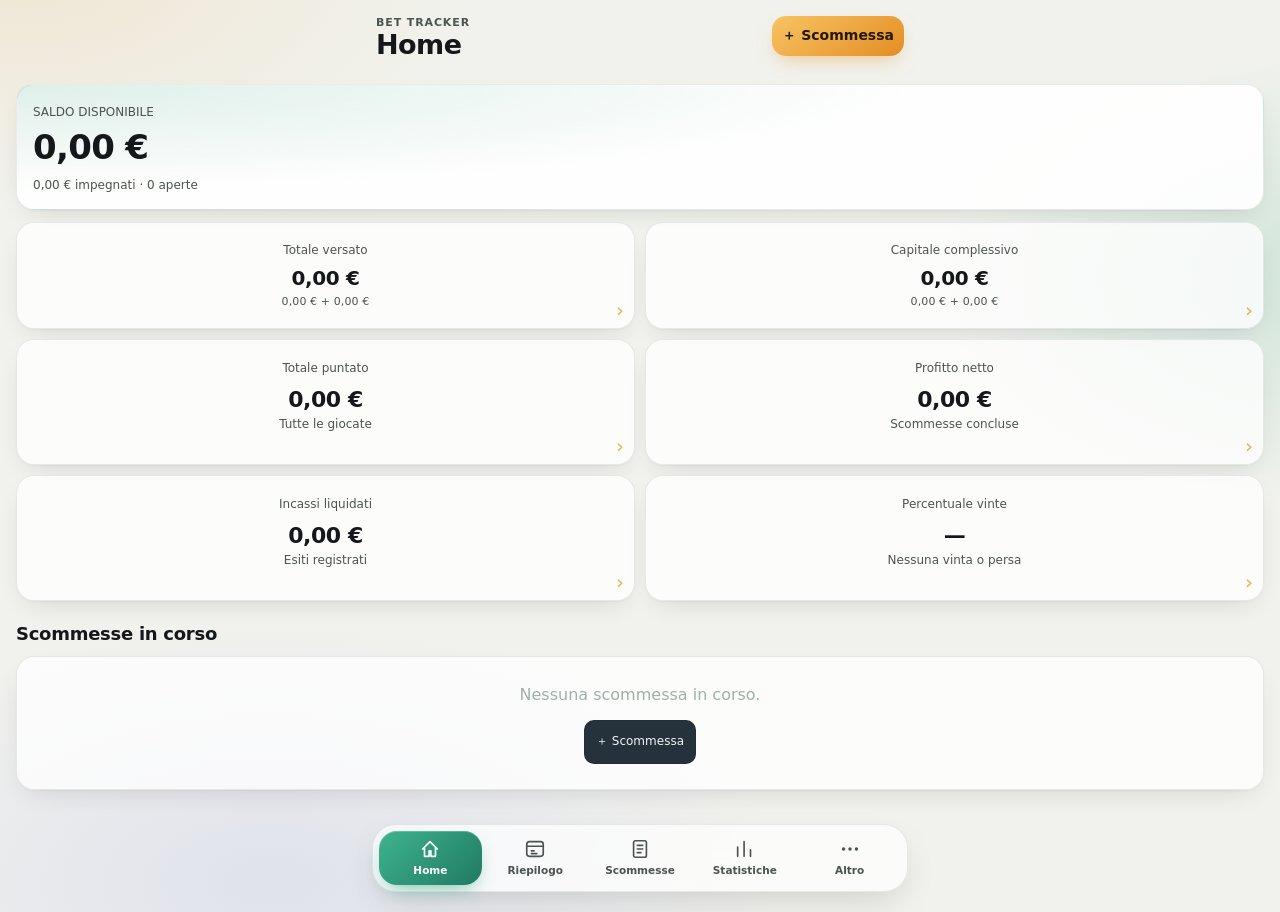
==== index (3).html @ 7edd0a47 "v2.1.3" ====
<!doctype html>
<html lang="it" data-theme-key="bet_theme" data-theme="dark">
<head>
<meta charset="utf-8">
<meta name="viewport" content="width=device-width,initial-scale=1,maximum-scale=1,viewport-fit=cover">
<meta name="theme-color" content="#12181f">
<meta name="apple-mobile-web-app-capable" content="yes">
<meta name="apple-mobile-web-app-status-bar-style" content="black-translucent">
<meta name="apple-mobile-web-app-title" content="Bet Tracker">
<meta name="app-version" content="2.1.3">
<title>Bet Tracker</title>
<!-- Tema Sistema/Chiaro/Scuro, sincronizzazione, aggiornamenti e backup: comune alle app della suite -->
<script src="suite.js?v=2.1.3"></script>
<link rel="icon" href="favicon.ico?v=2.1.3" sizes="any">
<link rel="icon" type="image/png" sizes="32x32" href="favicon-32.png?v=2.1.3">
<link rel="apple-touch-icon" sizes="180x180" href="apple-touch-icon.png?v=2.1.3">
<link rel="manifest" href="manifest.webmanifest?v=2.1.3">
<link rel="stylesheet" href="colors.css?v=2.1.3">
<link rel="stylesheet" href="base.css?v=2.1.3">
<link rel="stylesheet" href="shared.css?v=2.1.3">
<link rel="stylesheet" href="app.css?v=2.1.3">
<link rel="stylesheet" href="suite.css?v=2.1.3">
<!-- Token grafici condivisi dalle app: va caricato per ultimo. -->
<link rel="stylesheet" href="suite-tokens.css?v=2.1.3">
</head>
<body>
<div id="splash" role="status"><div class="logo">€</div><h1 style="margin-top:18px">Bet Tracker</h1><p class="muted">Il tuo registro delle scommesse</p><div class="spinner"></div><small>Caricamento…</small></div>
<noscript>Attiva JavaScript per usare l’app.</noscript>
<div id="storage-error" hidden></div>
<header><div><small class="eyebrow">BET TRACKER</small><h1 id="title">Home</h1></div><button class="primary" id="new-bet" aria-label="Nuova scommessa">＋ Scommessa</button></header>
<main id="main"></main>
<nav class="tabbar tabbar-bottom" aria-label="Navigazione principale"><button data-tab="home"><svg aria-hidden="true" viewBox="0 0 24 24" width="22" height="22" fill="none" stroke="currentColor" stroke-width="1.8" stroke-linecap="round" stroke-linejoin="round"><path d="M4 12L12 4l8 8M6 10v10h5v-6h2v6h5V10"/></svg><span>Home</span></button><button data-tab="summary"><svg aria-hidden="true" viewBox="0 0 24 24" width="22" height="22" fill="none" stroke="currentColor" stroke-width="1.8" stroke-linecap="round" stroke-linejoin="round"><rect x="3" y="4" width="18" height="16" rx="3"/><path d="M3 9h18M8 14h3M8 17h6"/></svg><span>Riepilogo</span></button><button data-tab="bets"><svg aria-hidden="true" viewBox="0 0 24 24" width="22" height="22" fill="none" stroke="currentColor" stroke-width="1.8" stroke-linecap="round" stroke-linejoin="round"><rect x="5" y="3" width="14" height="18" rx="2"/><path d="M9 8h6M9 12h6M9 16h4"/></svg><span>Scommesse</span></button><button data-tab="stats"><svg aria-hidden="true" viewBox="0 0 24 24" width="22" height="22" fill="none" stroke="currentColor" stroke-width="1.8" stroke-linecap="round" stroke-linejoin="round"><path d="M4 20V10M11 20V4M18 20v-7"/></svg><span>Statistiche</span></button><button data-tab="accounts"><svg aria-hidden="true" viewBox="0 0 24 24" width="22" height="22" fill="none" stroke="currentColor" stroke-width="1.8" stroke-linecap="round" stroke-linejoin="round"><circle cx="5" cy="12" r="1"/><circle cx="12" cy="12" r="1"/><circle cx="19" cy="12" r="1"/></svg><span>Altro</span></button></nav>
<dialog id="modal"></dialog>
<script src="shared.js?v=2.1.3"></script>
<script src="app.js?v=2.1.3"></script>
</body>
</html>
---- colors.css ----
/* Colori di Bet Tracker come variabili: in scuro gli stessi valori di prima,
   in chiaro i corrispondenti della palette comune (crema caldo e card bianche). */
:root {
  --bt-12181f: #12181f;
  --bt-161e26: #161e26;
  --bt-17212a: #17212a;
  --bt-182029: #182029;
  --bt-18212a: #18212a;
  --bt-1b232c: #1b232c;
  --bt-1e2a34: #1e2a34;
  --bt-202a34: #202a34;
  --bt-202b35: #202b35;
  --bt-202b36: #202b36;
  --bt-214c3d: #214c3d;
  --bt-222d38: #222d38;
  --bt-23433e: #23433e;
  --bt-241800: #241800;
  --bt-244568: #244568;
  --bt-25313b: #25313b;
  --bt-26473d: #26473d;
  --bt-27313a: #27313a;
  --bt-273641: #273641;
  --bt-29343e: #29343e;
  --bt-293742: #293742;
  --bt-2a2418: #2a2418;
  --bt-2a3844: #2a3844;
  --bt-2b3640: #2b3640;
  --bt-2b3742: #2b3742;
  --bt-2d5148: #2d5148;
  --bt-2f3b46: #2f3b46;
  --bt-31404c: #31404c;
  --bt-34414d: #34414d;
  --bt-34775d: #34775d;
  --bt-386589: #386589;
  --bt-3a4a57: #3a4a57;
  --bt-3b321f: #3b321f;
  --bt-402b30: #402b30;
  --bt-46361e: #46361e;
  --bt-4a5965: #4a5965;
  --bt-522d32: #522d32;
  --bt-542e2e: #542e2e;
  --bt-55c3a7: #55c3a7;
  --bt-714049: #714049;
  --bt-7a6034: #7a6034;
  --bt-82434b: #82434b;
  --bt-9fb0ab: #9fb0ab;
  --bt-a1ebc8: #a1ebc8;
  --bt-b8c4c0: #b8c4c0;
  --bt-b8ddff: #b8ddff;
  --bt-d6dfdc: #d6dfdc;
  --bt-dbe5e2: #dbe5e2;
  --bt-dfe7e5: #dfe7e5;
  --bt-e8a33d: #e8a33d;
  --bt-e8c17f: #e8c17f;
  --bt-f08b86: #f08b86;
  --bt-f1f5f4: #f1f5f4;
  --bt-ff9992: #ff9992;
  --bt-ffaaa4: #ffaaa4;
  --bt-ffb1ab: #ffb1ab;
  --bt-fff: #fff;
}
:root[data-theme='light'] {
  --bt-12181f: #f1f2ed;
  --bt-161e26: #f7f8f4;
  --bt-17212a: #f7f8f4;
  --bt-182029: #ffffff;
  --bt-18212a: #ffffff;
  --bt-1b232c: #ffffff;
  --bt-1e2a34: #f3f4ef;
  --bt-202a34: #f3f4ef;
  --bt-202b35: #f3f4ef;
  --bt-202b36: #f3f4ef;
  --bt-214c3d: #dff3ec;
  --bt-222d38: #eef0ea;
  --bt-23433e: #dff3ec;
  --bt-241800: #241800;
  --bt-244568: #e1edf9;
  --bt-25313b: #eef0ea;
  --bt-26473d: #dff3ec;
  --bt-27313a: #eef0ea;
  --bt-273641: #eef0ea;
  --bt-29343e: #eaede6;
  --bt-293742: #eaede6;
  --bt-2a2418: #fbefd8;
  --bt-2a3844: #eaede6;
  --bt-2b3640: #d3dbd6;
  --bt-2b3742: #eaede6;
  --bt-2d5148: #dff3ec;
  --bt-2f3b46: #d3dbd6;
  --bt-31404c: #e3e7e1;
  --bt-34414d: #c9d3cd;
  --bt-34775d: #9fd3c1;
  --bt-386589: #a9c8e6;
  --bt-3a4a57: #c3cdc7;
  --bt-3b321f: #fbefd8;
  --bt-402b30: #fbe5e3;
  --bt-46361e: #fbefd8;
  --bt-4a5965: #aab6b0;
  --bt-522d32: #fbe5e3;
  --bt-542e2e: #fbe5e3;
  --bt-55c3a7: #1f8a6c;
  --bt-714049: #e8b4b0;
  --bt-7a6034: #d9b26a;
  --bt-82434b: #e8b4b0;
  --bt-9fb0ab: #4b5450;
  --bt-a1ebc8: #17664f;
  --bt-b8c4c0: #4b5450;
  --bt-b8ddff: #1f5f99;
  --bt-d6dfdc: #2a322f;
  --bt-dbe5e2: #1f2624;
  --bt-dfe7e5: #1f2624;
  --bt-e8a33d: #e8a33d;
  --bt-e8c17f: #8a5a0c;
  --bt-f08b86: #c8473f;
  --bt-f1f5f4: #14181a;
  --bt-ff9992: #c8473f;
  --bt-ffaaa4: #c8473f;
  --bt-ffb1ab: #b53b33;
  --bt-fff: #14181a;
}
---- base.css ----
/* Bet Tracker — stile di base (prima era dentro index.html) */
:root {
  color-scheme: dark;
  --bg: var(--bt-12181f);
  --card: var(--bt-1b232c);
  --line: var(--bt-2b3640);
  --text: var(--bt-f1f5f4);
  --sub: var(--bt-9fb0ab);
  --green: var(--bt-55c3a7);
  --red: var(--bt-f08b86);
  --gold: var(--bt-e8a33d);
}
* {
  box-sizing: border-box;
}
body {
  margin: 0;
  background: var(--bg);
  color: var(--text);
  font-family:
    system-ui,
    -apple-system,
    sans-serif;
}
button,
input,
select {
  font: inherit;
}
button {
  cursor: pointer;
  background: var(--bt-25313b);
  color: var(--text);
  border: 1px solid var(--line);
  padding: 11px 13px;
  border-radius: 10px;
}
button:active {
  transform: scale(0.98);
}
button.primary {
  background: var(--gold);
  color: var(--bt-241800);
  border: 0;
  font-weight: 750;
}
button:disabled {
  opacity: 0.4;
  cursor: default;
}
main,
header {
  max-width: 540px;
  margin: auto;
  padding: 16px;
}
header {
  display: flex;
  align-items: center;
  justify-content: space-between;
  padding-top: max(18px, env(safe-area-inset-top));
  position: sticky;
  top: 0;
  background: var(--bg);
  z-index: 2;
}
h1 {
  font-size: 27px;
  margin: 0;
}
h2 {
  font-size: 18px;
  margin: 0 0 14px;
}
h3 {
  font-size: 15px;
  margin: 0 0 8px;
}
p {
  line-height: 1.5;
}
.muted,
small {
  color: var(--sub);
  font-size: 12px;
}
.card {
  background: var(--card);
  border: 1px solid var(--line);
  border-radius: 16px;
  padding: 16px;
  margin-bottom: 12px;
}
.hero {
  background: linear-gradient(135deg, var(--bt-23433e), var(--bt-1b232c));
}
.big {
  font-size: 34px;
  font-weight: 750;
  margin: 7px 0;
}
.grid {
  display: grid;
  grid-template-columns: 1fr 1fr;
  gap: 10px;
}
.grid .card {
  margin: 0;
}
.value {
  font-size: 22px;
  font-weight: 700;
  margin-top: 8px;
}
.positive {
  color: var(--green);
}
.negative {
  color: var(--red);
}
.row {
  display: flex;
  justify-content: space-between;
  align-items: center;
  gap: 10px;
}
.wrap {
  flex-wrap: wrap;
}
.actions {
  display: flex;
  gap: 7px;
  flex-wrap: wrap;
  margin-top: 12px;
}
.actions button {
  font-size: 12px;
  padding: 9px 11px;
}
.section {
  margin: 24px 0 12px;
}
.empty {
  text-align: center;
  padding: 30px 12px;
  color: var(--sub);
  line-height: 1.6;
}
.badge {
  font-size: 11px;
  padding: 5px 8px;
  border-radius: 7px;
  background: var(--bt-273641);
  white-space: nowrap;
}
.badge.won {
  color: var(--green);
}
.badge.lost {
  color: var(--red);
}
.badge.pending {
  color: var(--gold);
}
nav {
  position: fixed;
  bottom: 0;
  left: 0;
  right: 0;
  display: flex;
  justify-content: center;
  background: var(--bt-182029);
  border-top: 1px solid var(--line);
  padding: 8px 6px max(8px, env(safe-area-inset-bottom));
  z-index: 3;
}
nav button {
  width: 130px;
  max-width: 25%;
  background: none;
  border: 0;
  font-size: 11px;
  padding: 7px 2px;
  color: var(--sub);
}
nav span {
  display: block;
  font-size: 21px;
  margin-bottom: 3px;
}
nav button.active {
  color: var(--gold);
}
main {
  padding-bottom: 110px;
  padding-top: 4px;
}
.filters {
  display: grid;
  grid-template-columns: 1fr 1fr;
  gap: 8px;
  margin-bottom: 12px;
}
input,
select {
  width: 100%;
  min-width: 0;
  background: var(--bt-222d38);
  border: 1px solid var(--line);
  color: var(--text);
  padding: 12px 10px;
  border-radius: 9px;
  font-size: 16px;
}
label {
  display: block;
  font-size: 13px;
  color: var(--sub);
  margin: 12px 0 6px;
}
dialog {
  width: calc(100% - 24px);
  max-width: 510px;
  max-height: 90dvh;
  border: 1px solid var(--line);
  border-radius: 18px;
  padding: 20px;
  background: var(--bg);
  color: var(--text);
}
dialog::backdrop {
  background: #050a10bd;
}
dialog .head {
  position: sticky;
  top: -20px;
  background: var(--bg);
  padding: 8px 0;
  z-index: 1;
}
.leg {
  padding: 12px;
  border: 1px solid var(--line);
  border-radius: 12px;
  margin-top: 14px;
}
.leg .grid {
  gap: 8px;
}
.error {
  color: var(--red);
  font-size: 13px;
  line-height: 1.4;
}
svg.chart {
  width: 100%;
  height: auto;
}
table {
  width: 100%;
  border-collapse: collapse;
  font-size: 13px;
}
td,
th {
  text-align: left;
  padding: 10px 4px;
  border-bottom: 1px solid var(--line);
}
td:last-child,
th:last-child {
  text-align: right;
}
.toast {
  position: fixed;
  top: 20px;
  left: 50%;
  transform: translateX(-50%);
  z-index: 20;
  background: var(--bt-2d5148);
  padding: 12px 18px;
  border-radius: 12px;
  max-width: 90%;
  box-shadow: 0 4px 20px #0008;
}
#splash {
  position: fixed;
  inset: 0;
  z-index: 30;
  display: grid;
  place-content: center;
  text-align: center;
  background: radial-gradient(ellipse, var(--bt-23433e), var(--bt-12181f) 65%);
  transition: opacity 0.35s;
}
#splash.hidden {
  opacity: 0;
  pointer-events: none;
}
.logo {
  width: 84px;
  height: 84px;
  border: 2px solid var(--gold);
  border-radius: 50%;
  display: grid;
  place-items: center;
  margin: auto;
  color: var(--gold);
  font-size: 40px;
  animation: enter 0.6s ease;
}
.spinner {
  margin: 24px auto 12px;
  width: 26px;
  height: 26px;
  border: 3px solid var(--line);
  border-top-color: var(--gold);
  border-radius: 50%;
  animation: spin 0.8s linear infinite;
}
@keyframes spin {
  to {
    transform: rotate(360deg);
  }
}
@keyframes enter {
  from {
    transform: scale(0.8);
    opacity: 0;
  }
}
@media (prefers-reduced-motion: reduce) {
  * {
    animation: none !important;
    transition: none !important;
  }
}
.legend {
  display: flex;
  gap: 10px;
  flex-wrap: wrap;
  margin-top: 10px;
}
.account-name {
  overflow-wrap: anywhere;
}
#storage-error {
  padding: 12px;
  background: var(--bt-542e2e);
  color: white;
}
a {
  color: var(--gold);
}

#new-bet,
#start {
  background: var(--gold);
  color: var(--bt-241800);
  font-weight: 800;
  border: 0;
  box-shadow: 0 4px 16px #e8a33d25;
}
#start {
  padding: 15px 26px;
  font-size: 16px;
}
button[data-close],
.remove-leg {
  color: var(--bt-ff9992);
  background: var(--bt-402b30);
  border-color: var(--bt-714049);
}
button[data-delete],
button[data-delete-tx] {
  color: var(--bt-ff9992);
  background: var(--bt-402b30);
  border-color: var(--bt-714049);
}
button[data-settle] {
  color: var(--bt-b8ddff);
  background: var(--bt-244568);
  border-color: var(--bt-386589);
}
button[data-quick='won'] {
  background: var(--bt-214c3d);
  color: var(--bt-a1ebc8);
  border-color: var(--bt-34775d);
}
button[data-quick='lost'] {
  background: var(--bt-522d32);
  color: var(--bt-ffb1ab);
  border-color: var(--bt-82434b);
}
.save-center {
  display: flex;
  justify-content: center;
  margin-top: 20px;
}
.save-center button {
  min-width: 200px;
}
.day-filter {
  margin-bottom: 14px;
}
.day-filter label {
  margin-top: 0;
}

/* Layout mobile: contenuti entro il viewport e scorrimento solo verticale. */
html {
  width: 100%;
  max-width: 100%;
  overflow-x: hidden;
  overscroll-behavior-x: none;
  -webkit-text-size-adjust: 100%;
  text-size-adjust: 100%;
  touch-action: pan-y;
}
body {
  width: 100%;
  max-width: 100%;
  overflow-x: hidden;
  overscroll-behavior-x: none;
  touch-action: pan-y;
}
header,
main,
nav,
.card,
.grid,
.filters,
.row,
.leg,
form {
  min-width: 0;
  max-width: 100%;
}
header {
  gap: 10px;
}
header > div {
  min-width: 0;
}
header h1 {
  font-size: clamp(22px, 6vw, 27px);
  overflow-wrap: anywhere;
}
#new-bet {
  flex-shrink: 0;
  padding: 11px 10px;
  font-size: 14px;
}
.grid,
.filters {
  grid-template-columns: repeat(2, minmax(0, 1fr));
}
.grid > *,
.filters > *,
.row > * {
  min-width: 0;
}
.card p,
.card b,
.card span,
.value,
.big {
  overflow-wrap: anywhere;
}
input,
select,
textarea {
  box-sizing: border-box;
  min-width: 0;
  max-width: 100%;
  font-size: 16px !important;
  touch-action: pan-y;
}
input[type='date'],
input[type='datetime-local'] {
  display: block;
  width: 100%;
  min-inline-size: 0;
  max-inline-size: 100%;
}
input::-webkit-date-and-time-value {
  text-align: left;
  min-width: 0;
}
button,
a {
  touch-action: manipulation;
}
dialog {
  box-sizing: border-box;
  width: calc(100% - 24px);
  max-width: min(510px, calc(100% - 24px));
  overflow-x: hidden;
  overflow-y: auto;
  overscroll-behavior: contain;
  touch-action: pan-y;
}
@media (max-width: 360px) {
  dialog {
    padding: 14px;
  }
  .value {
    font-size: 20px;
  }
  .actions {
    gap: 6px;
  }
  .actions button {
    padding: 9px 8px;
  }
}

.pick-selector {
  min-width: 0;
}
.pick-options {
  margin-top: 8px;
  padding: 12px;
  border: 1px solid var(--line);
  border-radius: 12px;
  background: var(--bt-17212a);
}
.pick-options[hidden] {
  display: none;
}
.pick-options p {
  margin: 0 0 10px;
}
.pick-head,
.pick-grid {
  display: grid;
  grid-template-columns: repeat(2, minmax(0, 1fr));
  gap: 8px;
}
.pick-head {
  font-size: 11px;
  color: var(--gold);
  margin-bottom: 8px;
}
.pick-grid {
  max-height: 230px;
  overflow-y: auto;
  overscroll-behavior: contain;
}
.pick-preset {
  font-size: 13px;
  padding: 12px 5px;
}
.pick-preset.selected {
  border-color: var(--gold);
  color: var(--gold);
  background: var(--bt-3b321f);
}
.pick-close {
  width: 100%;
  margin-top: 10px;
  font-size: 12px;
  color: var(--sub);
}

.help {
  padding: 0;
  min-height: 24px;
  border: 0;
  background: none;
  color: var(--bt-e8a33d);
}
.pick-grid {
  max-height: 240px;
  overflow: auto;
}
---- shared.css ----
html,body{max-width:100%;overflow-x:hidden;-webkit-text-size-adjust:100%}input,select,textarea{font:inherit;font-size:16px!important;box-sizing:border-box;min-width:0;max-width:100%;width:100%;background:#222d38;border:1px solid #2b3640;border-radius:9px;color:#f1f5f4;padding:11px}button{font:inherit;cursor:pointer;touch-action:manipulation;min-height:40px;border:1px solid #2b3640;border-radius:10px;background:#25313b;color:#f1f5f4;padding:9px 12px}button.primary{background:#e8a33d;color:#241800;font-weight:750}button.danger,button[data-close]{color:#ffaaa4;background:#402b30;border-color:#714049}button.good{background:#214c3d;color:#a1ebc8}button.blue{background:#244568;color:#b8ddff}.muted{color:#9fb0ab;font-size:12px;line-height:1.5}.row{display:flex;align-items:center;justify-content:space-between;gap:10px;min-width:0}.row>*{min-width:0}.wrap{flex-wrap:wrap}.actions{display:flex;gap:8px;flex-wrap:wrap;margin-top:12px}.grid{display:grid;grid-template-columns:repeat(2,minmax(0,1fr));gap:10px}.empty{padding:25px 10px;text-align:center;color:#9fb0ab}.card{overflow-wrap:anywhere}.positive{color:#55c3a7}.negative{color:#f08b86}.section{margin:22px 0 12px}label{display:block;font-size:13px;color:#9fb0ab;margin:12px 0 6px}.app-toast{position:fixed;bottom:95px;left:50%;transform:translateX(-50%);z-index:20000;background:#26473d;color:#fff;max-width:94%;width:max-content;padding:12px 16px;border-radius:12px;box-shadow:0 6px 24px #0008}.app-toast button{margin-left:10px}.save-center{text-align:center;margin-top:20px}.save-center button{min-width:180px}dialog{background:#12181f;color:#f1f5f4;border:1px solid #2b3640;border-radius:16px;width:calc(100% - 24px);max-width:510px;max-height:90dvh;overflow-y:auto;overflow-x:hidden;padding:18px}dialog::backdrop{background:#050a10cc}.editor-head{position:sticky;top:-18px;background:#12181f;padding:10px 0;z-index:1}.editor-head h2{font-size:19px;margin:0}.calendar{padding:10px 0}.calendar-grid{display:grid;grid-template-columns:repeat(7,minmax(0,1fr));gap:4px;margin-top:10px;text-align:center}.calendar-grid button{padding:8px 0;min-height:56px;min-width:0}.calendar-grid button small{display:block;font-size:9px;color:#9fb0ab;overflow-wrap:anywhere}.calendar-grid .chosen{border-color:#e8a33d;background:#46361e}.touch-chart{width:100%;height:auto;touch-action:pan-y}.touch-chart text{fill:#9fb0ab;font-size:11px}.touch-chart .chart-point{cursor:pointer}details>summary{cursor:pointer;padding:12px 0;min-height:44px}details.menu{margin-left:auto}details.menu summary{padding:6px 12px;font-size:22px;list-style:none}details.menu[open]{width:100%}.error{color:#ff9992}input[type=date],input[type=datetime-local]{min-inline-size:0;display:block;width:100%}.pill{display:inline-block;padding:4px 7px;border-radius:6px;background:#25313b;font-size:11px}.restore-box{border:1px solid #e8a33d;padding:14px;border-radius:12px;margin-bottom:15px}.storage-alert{padding:12px;background:#542e2e}.list-table{width:100%;border-collapse:collapse;font-size:13px}.list-table td,.list-table th{padding:10px 4px;border-bottom:1px solid #2b3640;text-align:left}.list-table td:last-child{text-align:right}@media(prefers-reduced-motion:reduce){*{animation:none!important;transition:none!important;scroll-behavior:auto!important}}
---- app.css ----
/* Navigation follows Money Tracker's icon, spacing and outlined active tab. */
nav.tabbar{max-width:520px;margin:0 auto;padding:6px 6px calc(6px + env(safe-area-inset-bottom));background:#182029;z-index:25}
nav.tabbar button{flex:1;width:auto;min-width:0;max-width:none;display:flex;flex-direction:column;align-items:center;gap:3px;margin:0 2px;padding:7px 2px;border:1px solid transparent;border-radius:14px;background:transparent;color:#9fb0ab;min-height:54px}
nav.tabbar span{font-size:11px;font-weight:500;margin:0;line-height:1.4}
nav.tabbar svg{flex-shrink:0}
nav.tabbar button.active{border-color:#e8a33d;color:#e8a33d;background:transparent}
input[type="date"]{width:10.5rem;max-width:100%;min-width:0;min-inline-size:0;min-height:46px;text-align:left}
input[type="datetime-local"]{width:15.5rem;max-width:100%;min-width:0;min-inline-size:0;min-height:46px;text-align:left}
input::-webkit-date-and-time-value{margin:0;text-align:left;min-height:1.4em}
input::-webkit-datetime-edit{padding:0}
.secondary-actions{border-top:1px solid var(--line);padding-top:10px;margin-top:10px}
.actions button{min-height:44px}
button{transition:transform .12s ease,filter .12s ease,box-shadow .12s ease}
button:not(:disabled):active{transform:scale(.95);filter:brightness(1.15)}
button.button-tap{animation:button-tap .22s ease-out}
@keyframes button-tap{0%{transform:scale(.95);filter:brightness(1.18)}100%{transform:scale(1);filter:brightness(1)}}
@media(prefers-reduced-motion:reduce){button{animation:none!important;transition:none!important}button:not(:disabled):active{transform:none}}
/* Compact bet editor: one event open, collapsed rows for multiples. */
#editor:has(#bet-form){padding:14px;max-height:92dvh}
#editor:has(#bet-form) .editor-head{top:-14px;padding:4px 0 12px}
#bet-form{min-width:0}
#bet-form label{margin:0;line-height:1.4;font-size:12px}
#bet-form input{margin-top:5px;height:44px;padding:9px 10px;font-size:16px}
.bet-meta{display:grid;grid-template-columns:100px minmax(0,1fr);align-items:start;gap:12px;margin:8px 0 14px}
.bet-date{min-width:0;position:relative}
.bet-date>summary{display:grid;gap:9px;padding:0;min-height:66px;list-style:none;cursor:pointer}
.bet-date>summary::-webkit-details-marker,.compact-leg>summary::-webkit-details-marker{display:none}
.bet-date>summary>span{font-size:12px;color:var(--sub)}
.bet-date>summary b{font-size:14px;font-weight:500;white-space:nowrap}
.date-edit{float:right;color:#e8c17f;font-size:11px}
#bet-form .bet-date input{width:100%;max-width:100%;height:44px;padding:6px;font-size:16px}
#bet-form .leg{margin:8px 0;padding:0;border-radius:12px;min-width:0;background:#1b232c}
#bet-form .leg>summary{display:flex;gap:9px;align-items:center;min-height:60px;padding:10px;list-style:none}
.leg-number{flex-shrink:0;display:grid;place-items:center;width:25px;height:25px;background:#293742;color:#e8c17f;border-radius:7px;font-size:12px}
.leg-summary{display:grid;gap:2px;min-width:0;flex:1}
.leg-summary b{font-size:14px;font-weight:600;overflow:hidden;white-space:nowrap;text-overflow:ellipsis}
.leg-summary small{font-size:11px;overflow:hidden;white-space:nowrap;text-overflow:ellipsis}
.leg-quote{font-size:13px;color:#e8c17f;flex-shrink:0}
.leg-chevron{font-size:17px;color:var(--sub)}
.compact-leg[open] .leg-chevron{transform:rotate(180deg)}
.leg-fields{padding:0 10px 10px;border-top:1px solid #2b3640}
.leg-fields>label{display:block;padding-top:9px}
.pick-odds-row{display:grid;grid-template-columns:minmax(0,1fr) 82px;gap:9px;margin-top:9px}
#bet-form .pick-options{padding:8px;margin-top:8px}
#bet-form .pick-grid{grid-template-columns:repeat(2,minmax(0,1fr));max-height:150px;gap:5px}
#bet-form .pick-grid button{min-height:40px;padding:7px 4px;font-size:12px}
#bet-form [data-close-picks]{width:100%;min-height:36px;margin-top:6px;font-size:12px;padding:6px}
.leg-tools{display:flex;justify-content:space-between;gap:8px;margin-top:8px}
#bet-form .leg-tools button{font-size:11px;padding:6px 8px;min-height:36px;background:transparent}
#bet-form [data-remove-leg][hidden]{display:none}
#add-leg{width:100%;border-style:dashed;background:transparent;min-height:44px;font-size:13px;margin:4px 0}
.bet-savebar{position:sticky;bottom:-14px;background:#12181f;border-top:1px solid #2b3640;margin:8px -2px -2px;padding:10px 2px 2px;z-index:2}
#bet-form #preview{display:flex;flex-wrap:wrap;justify-content:space-between;gap:5px;font-size:12px;color:#9fb0ab;margin:0 0 9px}
#bet-form #preview b{color:#f1f5f4}
.bet-savebar>button{display:block;width:100%;min-height:44px}
#bet-form #form-error:empty{display:none}
@media(max-width:360px){.bet-meta{grid-template-columns:86px minmax(0,1fr);gap:9px}.bet-date>summary b{font-size:12px}.date-edit{float:none;margin-left:6px}.pick-odds-row{grid-template-columns:minmax(0,1fr) 72px}}
@media(max-width:400px){.bet-meta:has(.bet-date[open]){grid-template-columns:1fr}.bet-meta:has(.bet-date[open])>label{max-width:110px}#bet-form .bet-date input{width:15.5rem}.bet-date[open]>summary{min-height:44px}}

/* KPI alignment, spacing and drill-down panels. */
.kpi-grid{align-items:stretch}
.kpi-card{position:relative;min-height:126px;display:flex;flex-direction:column;align-items:center;justify-content:center;text-align:center;padding:15px 12px}
.kpi-card .kpi-title{display:flex;align-items:center;justify-content:center;gap:4px;width:100%;min-height:24px;line-height:1.25}
.kpi-card .value{width:100%;margin:6px 0 5px;line-height:1.15}
.kpi-card .kpi-detail{display:block;width:100%;min-height:30px;line-height:1.3}
.home-kpis{margin-bottom:2px}
.home-kpis .kpi-action{width:100%;font:inherit;color:var(--text);border:1px solid var(--line);background:var(--card);border-radius:16px;cursor:pointer;overflow:hidden}
.home-kpis .kpi-action:hover{border-color:#4a5965;background:#202a34}
.home-kpis .kpi-action:focus-visible{outline:2px solid var(--gold);outline-offset:2px}
.home-kpis .kpi-open{position:absolute;right:10px;bottom:8px;color:var(--gold);font-size:20px;line-height:1;opacity:.9}
.stats-kpis{margin-bottom:20px}
.stats-chart{margin-top:0}
.kpi-panel-summary{margin:4px 0 14px;padding:10px 12px;border:1px solid var(--line);border-radius:12px;background:#18212a;font-weight:650}
.kpi-panel-list{display:grid;gap:0;border-top:1px solid var(--line)}
.kpi-panel-row{display:flex;align-items:center;justify-content:space-between;gap:12px;padding:12px 2px;border-bottom:1px solid var(--line)}
.kpi-panel-row>div{min-width:0;display:grid;gap:3px}
.kpi-panel-row b{font-size:13px;overflow:hidden;text-overflow:ellipsis;white-space:nowrap}
.kpi-panel-row small{font-size:11px}
.kpi-panel-row strong{flex-shrink:0;font-size:14px;text-align:right}
.kpi-panel-empty{padding:20px 8px}
.kpi-panel-more{text-align:center;margin:12px 0 0}
@media(max-width:360px){.kpi-card{min-height:118px;padding:13px 8px}.kpi-card .value{font-size:19px}.kpi-card .kpi-title{font-size:11px}.kpi-card .kpi-detail{font-size:10px}}

/* 1.1.4 — esiti rapidi e nuovo editor scommessa. */
.bet-card{position:relative}
.bet-card-head{align-items:flex-start}
.bet-card-title{display:flex;align-items:center;gap:8px;flex-wrap:wrap;min-width:0;padding-top:3px}
.quick-outcomes{display:flex;gap:8px;flex-shrink:0}
.quick-outcomes button{width:50px;height:50px;min-height:50px;padding:0;border-radius:15px;display:grid;place-items:center;font-size:27px;font-weight:850;line-height:1;box-shadow:0 3px 12px #0003}
.quick-outcomes button[data-quick="won"]{font-size:29px}
.quick-outcomes button[data-quick="lost"]{font-size:30px}

#editor:has(#bet-form) .bet-editor-head{top:-14px;padding:4px 0 10px;z-index:20;border-bottom:1px solid #202b35}
.bet-editor-head h2{margin:0}
.bet-save-icon{width:50px;height:50px;min-height:50px;padding:0;border-radius:15px;font-size:27px;line-height:1;display:grid;place-items:center;flex-shrink:0;box-shadow:0 3px 14px #e8a33d20}
.bet-savebar{position:static;bottom:auto;background:transparent;border-top:1px solid #2b3640;margin:10px 0 0;padding:10px 0 0;z-index:auto}
#bet-form #preview{margin:0}

#bet-form .pick-selector{position:relative;margin-top:5px}
#bet-form .pick-trigger{width:100%;height:44px;min-height:44px;margin:0;padding:9px 10px;display:flex;align-items:center;justify-content:space-between;gap:8px;background:#222d38;border:1px solid #2b3640;color:#f1f5f4;text-align:left;font-size:16px;font-weight:500}
.pick-trigger-text{overflow:hidden;text-overflow:ellipsis;white-space:nowrap}
.pick-trigger-arrow{color:#e8c17f;font-size:24px;line-height:1;flex-shrink:0}

.pick-panel-layer{position:fixed;inset:0;z-index:100;display:flex;align-items:flex-end;justify-content:center;padding:12px}
.pick-panel-layer[hidden]{display:none}
.pick-panel-scrim{position:absolute;inset:0;width:100%;height:100%;min-height:0;padding:0;border:0;border-radius:0;background:#050a10d9;transform:none!important;animation:none!important;filter:none!important}
.pick-panel-card{position:relative;width:min(100%,490px);max-height:min(78dvh,650px);overflow:auto;overscroll-behavior:contain;background:#161e26;border:1px solid #34414d;border-radius:22px;padding:18px;box-shadow:0 -12px 40px #0008}
.pick-panel-head small{display:block;color:#e8a33d;font-size:10px;font-weight:750;letter-spacing:.08em;margin-bottom:4px}
.pick-panel-head h3{margin:0 0 4px;font-size:19px}
.pick-panel-head p{margin:0 0 12px}
#bet-form .pick-panel-card label{margin-top:10px}
#bet-form .pick-panel-grid{display:grid;grid-template-columns:repeat(2,minmax(0,1fr));gap:7px;max-height:300px;overflow:auto;margin-top:14px;padding:1px;overscroll-behavior:contain}
#bet-form .pick-panel-grid button{min-height:44px;padding:8px 6px;font-size:12px}
.pick-panel-actions{display:flex;justify-content:flex-end;margin-top:14px}
.pick-panel-actions button{width:52px;height:48px;min-height:48px;padding:0;font-size:25px;display:grid;place-items:center}
#pick-panel-error:empty{display:none}

@media(min-width:600px){.pick-panel-layer{align-items:center}.pick-panel-card{border-radius:22px;box-shadow:0 18px 50px #0009}}
@media(max-width:360px){.quick-outcomes{gap:6px}.quick-outcomes button{width:46px;height:46px;min-height:46px}.bet-card-title{max-width:calc(100% - 104px)}.pick-panel-card{padding:15px}.bet-save-icon{width:46px;height:46px;min-height:46px}}

/* 1.1.5 — card scommesse più compatte, azioni sulla stessa linea e preferiti espliciti. */
.bet-card{padding:14px 15px}
.bet-card>p{margin:10px 0 7px;line-height:1.4}
.bet-card>.section{margin-top:10px}
.bet-card-actions{display:grid;grid-template-columns:minmax(0,1.15fr) minmax(0,.85fr) minmax(0,.85fr);gap:7px;border-top:1px solid var(--line);padding-top:10px;margin-top:10px}
.bet-card-actions button{min-width:0;min-height:38px;padding:7px 8px;font-size:11px;white-space:nowrap}
.bet-card-actions .bet-outcomes-button{font-size:10.5px}
.bet-card .quick-outcomes button{width:44px;height:44px;min-height:44px;border-radius:13px;font-size:24px}
.bet-card .quick-outcomes button[data-quick="won"]{font-size:26px}
.bet-card .quick-outcomes button[data-quick="lost"]{font-size:27px}

#bet-form .favorite-toggle{width:38px;min-width:38px;padding:5px;font-size:22px;line-height:1;color:#e8c17f}
#bet-form .favorite-toggle[aria-pressed="true"]{background:#2a2418;border-color:#7a6034}

#bet-form .pick-panel-grid{display:block;max-height:320px;overflow:auto;margin-top:14px;padding:1px;overscroll-behavior:contain}
.pick-panel-section+.pick-panel-section{margin-top:14px;padding-top:13px;border-top:1px solid #2b3640}
.pick-panel-section-title{display:flex;align-items:center;gap:6px;margin:0 0 8px;color:#b8c4c0;font-size:11px;font-weight:750;letter-spacing:.03em;text-transform:uppercase}
.favorites-section .pick-panel-section-title{color:#e8c17f}
#bet-form .pick-panel-buttons{display:grid;grid-template-columns:repeat(2,minmax(0,1fr));gap:7px}
#bet-form .pick-panel-buttons button{min-height:42px;padding:8px 6px;font-size:12px}

@media(max-width:360px){
  .bet-card{padding:12px 13px}
  .bet-card-actions{grid-template-columns:minmax(0,1.1fr) minmax(0,.9fr) minmax(0,.8fr);gap:5px}
  .bet-card-actions button{padding:6px 5px;font-size:10px}
  .bet-card-actions .bet-outcomes-button{font-size:9.5px}
  .bet-card .quick-outcomes{gap:5px}
  .bet-card .quick-outcomes button{width:40px;height:40px;min-height:40px}
}

/* 1.1.6 — puntata predefinita e selezione esiti gerarchica. */
#bet-form .pick-panel-groups{display:grid;grid-template-columns:1fr;gap:8px}
#bet-form .pick-group-button{width:100%;min-height:48px;padding:10px 12px;display:flex;align-items:center;justify-content:space-between;gap:10px;text-align:left;font-size:13px;font-weight:750}
#bet-form .pick-group-button span:last-child{color:#e8c17f;font-size:24px;line-height:1}
#bet-form .pick-back{margin:3px 0 10px;padding:6px 9px;min-height:34px;background:transparent;border-color:#34414d;color:#e8c17f;font-size:12px}
#bet-form #pick-custom-block[hidden]{display:none}
#bet-form .pick-values-section{margin-top:0;padding-top:0;border-top:0}
#bet-form .pick-values-section .pick-panel-buttons{grid-template-columns:repeat(2,minmax(0,1fr))}
@media(max-width:360px){#bet-form .pick-values-section .pick-panel-buttons{grid-template-columns:1fr}.pick-panel-card{max-height:84dvh}}


/* 1.1.8 — swipe bidirezionale con transizione visiva tra le schede. */
#main{touch-action:pan-y pinch-zoom;will-change:transform,opacity}
#main.tab-exit-left{animation:tab-exit-left .135s ease-in both;pointer-events:none}
#main.tab-exit-right{animation:tab-exit-right .135s ease-in both;pointer-events:none}
#main.tab-enter-right{animation:tab-enter-right .21s cubic-bezier(.2,.72,.25,1) both;pointer-events:none}
#main.tab-enter-left{animation:tab-enter-left .21s cubic-bezier(.2,.72,.25,1) both;pointer-events:none}
@keyframes tab-exit-left{to{transform:translateX(-18%);opacity:.28}}
@keyframes tab-exit-right{to{transform:translateX(18%);opacity:.28}}
@keyframes tab-enter-right{from{transform:translateX(20%);opacity:.2}to{transform:translateX(0);opacity:1}}
@keyframes tab-enter-left{from{transform:translateX(-20%);opacity:.2}to{transform:translateX(0);opacity:1}}
@media(prefers-reduced-motion:reduce){#main.tab-exit-left,#main.tab-exit-right,#main.tab-enter-left,#main.tab-enter-right{animation:none!important;transform:none!important;opacity:1!important}}

/* v1.1.9: allinea il primo riquadro di ogni scheda e riepilogo capitale Home */
#main{padding-top:12px}
#main>.card:first-child{margin-top:0}
#main>.grid:first-child{margin-top:0}
.home-money-grid{margin-bottom:12px}
.home-money-grid .money-summary{min-height:104px;display:flex;flex-direction:column;justify-content:center}
.home-money-grid .value{font-size:20px;margin-top:5px}
.home-money-grid small:last-child{margin-top:4px;line-height:1.25}
@media(max-width:360px){.home-money-grid{grid-template-columns:1fr}.home-money-grid .money-summary{min-height:auto}}

/* 1.1.10 — KPI monetari coerenti e interattivi. */
.home-money-grid{margin-bottom:10px}
.home-money-grid .money-summary{width:100%;font:inherit;color:var(--text);border:1px solid var(--line);background:var(--card);border-radius:16px}
.home-money-grid .money-components{font-size:11px;letter-spacing:.01em;color:var(--sub);white-space:nowrap;min-height:18px}
.kpi-breakdown{display:grid;grid-template-columns:1fr 1fr;gap:8px;margin:0 0 14px}
.kpi-breakdown>div{display:flex;flex-direction:column;gap:5px;padding:11px 12px;border:1px solid var(--line);border-radius:12px;background:#18212a;min-width:0}
.kpi-breakdown span{font-size:11px;color:var(--sub)}
.kpi-breakdown strong{font-size:15px;overflow-wrap:anywhere}
@media(max-width:360px){.home-money-grid .money-components{font-size:10px}.kpi-breakdown{grid-template-columns:1fr}}

/* 1.1.13 — selezione strutturata evento con giovanili maschili e femminili. */
#bet-form .event-trigger{width:100%;min-height:44px;margin:7px 0 2px;padding:9px 11px;display:flex;align-items:center;justify-content:space-between;gap:10px;text-align:left;background:#1e2a34;border-color:#34414d;color:#dbe5e2;font-size:13px;font-weight:700}
#bet-form .event-trigger>span:last-child{font-size:22px;color:#e8c17f;line-height:1}.event-trigger-help{display:block;margin:0 2px 10px;line-height:1.3}
.event-panel-card{max-height:min(84dvh,720px)}.event-panel-groups,.event-division-list{display:grid;gap:8px;margin-top:14px}.event-group-button{width:100%;min-height:50px;padding:10px 12px;display:flex;align-items:center;justify-content:space-between;gap:10px;text-align:left}.event-group-button>span:first-child{display:grid;gap:2px;min-width:0}.event-group-button b{font-size:13px}.event-group-button small{font-size:10px;font-weight:500}.event-group-button>span:last-child{color:#e8c17f;font-size:24px;line-height:1}.event-panel-card label{margin-top:14px}.event-continue,.event-use{width:100%;margin-top:12px;min-height:46px}.event-team-form{margin-top:8px}.event-selection-summary{margin-top:12px;padding:10px 12px;border:1px solid #34414d;border-radius:11px;background:#18212a;font-size:12px;color:#b8c4c0;line-height:1.4}.event-loading{padding:28px 10px;text-align:center;color:#9fb0ab}.event-source{margin:14px 0 0;padding-top:10px;border-top:1px solid #2b3640;font-size:10px;line-height:1.35}
/* v1.1.15 — selezione campionati più ampia, card strutturate, statistiche geografiche */
.event-panel-card{max-height:min(94dvh,920px);min-height:min(80dvh,760px);padding:24px 22px 28px}
.event-panel-groups,.event-division-list{gap:14px;margin-top:20px;padding-bottom:20px}
.event-group-button{min-height:64px;padding:16px 16px;border-radius:14px}
.event-group-button b{font-size:14px}.event-group-button small{font-size:11px;line-height:1.4;margin-top:4px}
.event-panel-card label{margin-top:18px;display:grid;gap:10px}.event-panel-card label select,.event-panel-card label input{margin-top:0;min-height:58px;padding:15px 14px}.event-continue,.event-use{min-height:54px;margin-top:18px}
.event-team-form{padding-bottom:22px}.event-selection-summary{padding:16px 16px;margin-top:18px;line-height:1.6}
.bet-legs-list{display:grid;gap:12px;margin:14px 0}.bet-leg-block{border:1px solid var(--line);background:#18212a;border-radius:14px;padding:12px;display:grid;gap:10px}
.bet-details-grid{display:grid;grid-template-columns:repeat(2,minmax(0,1fr));gap:10px}.bet-detail-box{display:grid;gap:4px;min-width:0;padding:12px 12px 11px;border:1px solid #31404c;border-radius:12px;background:#202b36}.bet-detail-box small{font-size:10px;text-transform:uppercase;letter-spacing:.05em;color:var(--sub)}.bet-detail-box b{font-size:13px;line-height:1.4;overflow-wrap:anywhere}.bet-detail-wide{grid-column:1/-1}.bet-date-line{display:block;margin-top:7px;line-height:1.45}
.stats-filter{padding:0;overflow:hidden}.stats-filter summary{list-style:none;display:flex;align-items:center;justify-content:space-between;gap:12px;padding:15px 16px;cursor:pointer}.stats-filter summary::-webkit-details-marker{display:none}.stats-filter summary>span:first-child{display:grid;gap:3px}.stats-filter summary small{font-size:10px;letter-spacing:.055em}.stats-filter summary b{font-size:15px}.stats-filter-chevron{font-size:20px;color:var(--gold);transition:transform .2s}.stats-filter[open] .stats-filter-chevron{transform:rotate(180deg)}.stats-filter-body{border-top:1px solid var(--line);padding:0 16px 16px}
.stats-geo-section{margin-top:22px}.stats-subtitle{margin-bottom:12px}.stats-subtitle small{letter-spacing:.06em}.stats-subtitle h2{margin:3px 0 0}.geo-kpis{margin-bottom:12px}.geo-mini-value{font-size:19px}.geo-chart h2{margin-bottom:16px}.geo-bar-row{display:grid;gap:6px;margin:0 0 16px}.geo-bar-row:last-child{margin-bottom:0}.geo-bar-head{display:flex;justify-content:space-between;gap:10px;font-size:13px}.geo-bar-head span{overflow-wrap:anywhere}.geo-bar-track{height:8px;border-radius:999px;background:#27313a;overflow:hidden}.geo-bar-track span{display:block;height:100%;background:var(--gold);border-radius:999px}.geo-bar-row>small{font-size:10px}
@media(max-width:380px){.event-panel-card{padding:18px 14px 22px;min-height:min(84dvh,720px)}.event-group-button{min-height:58px;padding:12px}.bet-details-grid{grid-template-columns:1fr}.bet-detail-wide{grid-column:auto}.geo-kpis{grid-template-columns:1fr 1fr}}

.team-autocomplete{position:relative;min-width:0}.team-autocomplete input{width:100%}.team-suggestions{position:absolute;left:0;right:0;top:calc(100% + 6px);z-index:8;max-height:240px;overflow-y:auto;overscroll-behavior:contain;padding:6px;border:1px solid #3a4a57;border-radius:12px;background:#202b36;box-shadow:0 12px 28px #0008}.team-suggestions[hidden]{display:none}.team-suggestion{display:block;width:100%;min-height:44px;padding:10px 12px;border:0;border-bottom:1px solid #31404c;border-radius:8px;background:transparent;text-align:left;color:var(--text)}.team-suggestion:last-child{border-bottom:0}.team-suggestion:active{background:#2a3844}.event-team-form label{position:relative;z-index:auto}.event-team-form label:focus-within{z-index:9}

/* v1.1.17 — card compatte con pulsanti esito rapido più grandi. */
.compact-bet-card{padding:12px 12px 10px;margin-bottom:8px;border-radius:13px}
.compact-bet-card .bet-card-head{display:flex;align-items:center;justify-content:space-between;gap:9px;margin:0 0 9px}
.compact-bet-card .bet-card-heading{display:flex;align-items:center;gap:7px;min-width:0;flex:1}
.compact-bet-card .bet-card-title{display:flex;align-items:baseline;gap:7px;min-width:0}
.compact-bet-card .bet-card-title>b{font-size:12px;white-space:nowrap}
.compact-bet-card .bet-card-date{font-size:9.5px;color:var(--sub);white-space:nowrap}
.compact-bet-card .badge{padding:3px 6px;border-radius:6px;font-size:9px;line-height:1.1}
.compact-bet-card .compact-quick-outcomes{display:flex;gap:7px;flex:0 0 auto}
.compact-bet-card .compact-quick-outcomes button{width:46px;height:42px;min-height:42px;padding:0;border-radius:11px;font-size:24px;font-weight:900;line-height:1;box-shadow:0 3px 10px #0004}
.compact-bet-card .compact-bet-legs{display:grid;gap:5px;margin:0}
.compact-bet-card .bet-leg-compact{display:flex;align-items:center;gap:8px;min-width:0;padding:7px 8px;border:1px solid #2f3b46;border-radius:9px;background:#18212a}
.compact-bet-card .bet-leg-main{display:grid;gap:2px;min-width:0;flex:1}
.compact-bet-card .bet-leg-topline{display:flex;align-items:center;gap:5px;min-width:0;overflow:hidden}
.compact-bet-card .bet-leg-index{display:grid;place-items:center;flex:0 0 auto;width:16px;height:16px;border-radius:5px;background:#2b3742;color:#d6dfdc;font-size:9px;font-weight:800}
.compact-bet-card .bet-leg-division{font-size:9px;font-weight:800;letter-spacing:.02em;color:#e8c17f;white-space:nowrap;overflow:hidden;text-overflow:ellipsis}
.compact-bet-card .bet-leg-meta{font-size:8.5px;color:var(--sub);white-space:nowrap;overflow:hidden;text-overflow:ellipsis}
.compact-bet-card .bet-leg-match{font-size:11.5px;line-height:1.22;white-space:nowrap;overflow:hidden;text-overflow:ellipsis}
.compact-bet-card .bet-leg-bottomline{display:flex;align-items:center;gap:10px;min-width:0;font-size:10px;color:#dfe7e5}
.compact-bet-card .bet-leg-bottomline small{font-size:8.5px;color:var(--sub)}
.compact-bet-card .bet-leg-pick{min-width:0;overflow:hidden;text-overflow:ellipsis;white-space:nowrap}
.compact-bet-card .bet-leg-odds{white-space:nowrap;margin-left:auto}
.compact-bet-card .bet-leg-status{flex:0 0 auto;padding:3px 5px;border-radius:5px;background:#273641;font-size:8.5px;font-weight:750;white-space:nowrap}
.compact-bet-card .bet-leg-status.won{color:var(--green)}
.compact-bet-card .bet-leg-status.lost{color:var(--red)}
.compact-bet-card .bet-leg-status.pending{color:var(--gold)}
.compact-bet-card .bet-leg-status.void{color:var(--sub)}
.compact-bet-card .bet-summary-strip{display:grid;grid-template-columns:repeat(3,minmax(0,1fr));gap:5px;margin-top:6px}
.compact-bet-card.is-closed .bet-summary-strip{grid-template-columns:repeat(4,minmax(0,1fr))}
.compact-bet-card .bet-summary-strip>span{display:grid;gap:1px;min-width:0;padding:5px 6px;border-radius:7px;background:#202a34;text-align:center}
.compact-bet-card .bet-summary-strip small{font-size:8px;line-height:1.1;color:var(--sub)}
.compact-bet-card .bet-summary-strip b{font-size:10.5px;line-height:1.15;white-space:nowrap;overflow:hidden;text-overflow:ellipsis}
.compact-bet-card .bet-settled-date{display:block;margin:5px 1px 0;font-size:8.5px;line-height:1.2;color:var(--sub)}
.compact-bet-card .compact-actions{display:grid;grid-template-columns:repeat(3,minmax(0,1fr));gap:4px;margin-top:6px;padding-top:6px;border-top:1px solid #29343e}
.compact-bet-card .compact-actions button{min-height:28px;padding:4px 6px;border-radius:7px;font-size:9px;line-height:1.1}
@media(max-width:380px){
  .compact-bet-card{padding:10px 9px}
  .compact-bet-card .bet-card-heading{gap:5px}
  .compact-bet-card .compact-quick-outcomes{gap:5px}
  .compact-bet-card .compact-quick-outcomes button{width:42px;height:40px;min-height:40px;font-size:22px}
  .compact-bet-card .bet-card-title{display:grid;gap:0}
  .compact-bet-card .bet-card-date{font-size:8.5px}
  .compact-bet-card .bet-leg-compact{padding:6px 7px}
  .compact-bet-card .bet-leg-meta{display:none}
  .compact-bet-card .bet-summary-strip,.compact-bet-card.is-closed .bet-summary-strip{gap:4px}
  .compact-bet-card .bet-summary-strip>span{padding:5px 3px}
  .compact-bet-card .bet-summary-strip b{font-size:9.5px}
}
---- suite.css ----
/* =====================================================================
   suite.css — Bet Tracker allineato alle altre app della suite
   (Bilancio, Noi Due, RecompApp, Style Wishlist): sfondo con bagliori,
   card in vetro, barra di navigazione flottante, pulsanti ambra,
   schede comuni (Aspetto, Sincronizzazione, popup aggiornamento/backup).
   I colori arrivano da suite-tokens.css (caricato dopo) e da colors.css.
   ===================================================================== */

:root[data-theme="dark"] { color-scheme: dark; }
:root[data-theme="light"] { color-scheme: light; }

/* ---------- Sfondo con bagliori (come nelle altre app) ---------- */
body { background: transparent !important; font-family: var(--suite-font-body); }
html { background: var(--suite-bg); }
body::before {
  content: "";
  position: fixed;
  inset: -10vh -10vw;
  z-index: -1;
  pointer-events: none;
  background:
    radial-gradient(42% 30% at 10% 6%, rgba(232,163,61,.14), transparent 70%),
    radial-gradient(38% 30% at 96% 34%, rgba(58,166,132,.18), transparent 70%),
    radial-gradient(46% 34% at 26% 90%, rgba(110,120,230,.13), transparent 72%),
    var(--suite-bg);
}

/* ---------- Intestazione ---------- */
header {
  background: transparent !important;
  max-width: 560px;
}
header .eyebrow { display: block; font-size: 11px; font-weight: 700; letter-spacing: .08em; color: var(--suite-text-soft); }
header h1 { font-family: var(--suite-font-display); font-weight: 750; letter-spacing: -.02em; }
#new-bet {
  background: var(--suite-amber-grad) !important;
  color: var(--suite-on-amber) !important;
  border: 0 !important;
  border-radius: 14px !important;
  box-shadow: 0 8px 20px -8px rgba(232,147,44,.6) !important;
}

/* ---------- Card in vetro ---------- */
main .card,
main details.card {
  background: var(--suite-glass-card) !important;
  border: 1px solid var(--suite-glass-edge) !important;
  box-shadow: var(--suite-glass-shadow) !important;
  border-radius: var(--suite-radius-xl) !important;
  -webkit-backdrop-filter: blur(14px) saturate(1.5);
  backdrop-filter: blur(14px) saturate(1.5);
}
main .card.hero {
  background:
    radial-gradient(120% 140% at 0% 0%, rgba(58,166,132,.30), transparent 60%),
    var(--suite-glass-strong) !important;
}
:root[data-theme="light"] main .card.hero {
  background:
    radial-gradient(120% 140% at 0% 0%, rgba(58,166,132,.16), transparent 60%),
    var(--suite-glass-strong) !important;
}
.big, .value { font-family: var(--suite-font-display); font-variant-numeric: tabular-nums; letter-spacing: -.02em; }
h2, h3 { font-family: var(--suite-font-display); }

/* ---------- Barra di navigazione flottante in vetro ---------- */
nav.tabbar.tabbar-bottom {
  left: 12px !important;
  right: 12px !important;
  bottom: calc(8px + env(safe-area-inset-bottom)) !important;
  max-width: 536px !important;
  margin: 0 auto !important;
  padding: 6px !important;
  gap: 2px;
  border-radius: 24px !important;
  border: 1px solid var(--suite-glass-edge) !important;
  background: rgba(27,35,44,.58) !important;
  box-shadow: 0 14px 36px -10px rgba(0,0,0,.55), inset 0 1px 0 rgba(255,255,255,.06) !important;
  -webkit-backdrop-filter: saturate(1.8) blur(18px);
  backdrop-filter: saturate(1.8) blur(18px);
}
:root[data-theme="light"] nav.tabbar.tabbar-bottom {
  background: rgba(255,255,255,.7) !important;
  box-shadow: 0 14px 36px -10px rgba(20,24,26,.176), inset 0 1px 0 rgba(255,255,255,.06) !important;
}
nav.tabbar.tabbar-bottom button {
  margin: 0 !important;
  min-height: 52px;
  border: 0 !important;
  border-radius: 18px !important;
  color: var(--suite-text-soft) !important;
  background: transparent !important;
}
nav.tabbar.tabbar-bottom button span { font-size: 10.5px; font-weight: 600; white-space: nowrap; overflow: hidden; text-overflow: ellipsis; max-width: 100%; }
nav.tabbar.tabbar-bottom button.active {
  background: var(--suite-teal-grad) !important;
  color: #fff !important;
  box-shadow: 0 8px 20px -8px rgba(58,166,132,.8), inset 0 1px 0 rgba(255,255,255,.22) !important;
}
main { padding-bottom: calc(110px + env(safe-area-inset-bottom)) !important; }

/* ---------- Pulsanti principali ambra (come le altre app) ---------- */
main button.primary,
dialog button.primary {
  background: var(--suite-amber-grad) !important;
  color: var(--suite-on-amber) !important;
  border: 0 !important;
  box-shadow: 0 8px 20px -8px rgba(232,147,44,.6);
}

/* ---------- Dialog in vetro ---------- */
dialog {
  background: var(--suite-glass-strong) !important;
  color: var(--suite-text) !important;
  border: 1px solid var(--suite-glass-edge) !important;
  border-radius: 22px !important;
  -webkit-backdrop-filter: blur(22px) saturate(1.5);
  backdrop-filter: blur(22px) saturate(1.5);
}
:root[data-theme="dark"] dialog { background: rgba(22,30,38,.94) !important; }
:root[data-theme="light"] dialog { background: rgba(250,250,247,.97) !important; }
dialog .head, .editor-head { background: transparent !important; }
:root[data-theme="light"] dialog::backdrop { background: rgba(20,24,26,.28); }
:root[data-theme="light"] .app-toast { background: #14181a; color: #fff; }

/* ---------- Splash ---------- */
:root[data-theme="light"] #splash { background: radial-gradient(ellipse, #dff3ec, #f1f2ed 65%); }

/* ---------- Grafico profitto (statistiche) leggibile in chiaro ---------- */
.touch-chart text { fill: var(--suite-text-soft) !important; }
.touch-chart path[stroke="#52616c"] { stroke: var(--suite-line); }

/* ---------- Aspetto (tema) ---------- */
.suite-seg { display: grid; grid-template-columns: repeat(3, minmax(0,1fr)); gap: 4px; padding: 4px; margin-top: 8px; border-radius: 14px; background: rgba(255,255,255,.06); border: 1px solid rgba(255,255,255,.07); }
.suite-seg-opt { display: flex !important; align-items: center; justify-content: center; gap: 6px; min-height: 40px !important; padding: 6px 4px !important; border: 0 !important; border-radius: 11px !important; background: transparent !important; color: inherit; font-weight: 700; font-size: 14px; box-shadow: none !important; }
.suite-seg-opt.active { background: var(--suite-teal-grad) !important; color: #fff !important; box-shadow: 0 6px 16px -6px rgba(58,166,132,.75), inset 0 1px 0 rgba(255,255,255,.22) !important; }
:root[data-theme="light"] .suite-seg { background: rgba(20,24,26,.05); border-color: rgba(20,24,26,.08); }
.suite-theme-hint { margin: 8px 0 0; }

/* ---------- Sincronizzazione (stessa scheda delle altre app) ---------- */
.suite-sync-card h2 { margin: 0 0 6px; }
.suite-sync-card .suite-sync-status { display: flex; gap: 8px; align-items: flex-start; margin: 0 0 12px; font-size: 13px; line-height: 1.45; opacity: .85; }
.suite-sync-dot { width: 8px; height: 8px; border-radius: 50%; margin-top: 6px; flex: 0 0 auto; background: #8a979f; }
.suite-sync-dot.on { background: #3fb38e; }
.suite-sync-dot.busy { background: #e8a33d; }
.suite-sync-dot.err { background: #e5584f; }
.suite-sync-card input { margin-bottom: 8px; }
.suite-sync-card button { min-height: 44px; padding: 8px 14px; border-radius: 12px; border: 1px solid rgba(127,140,150,.3); background: transparent; color: inherit; font: inherit; font-weight: 700; font-size: 15px; }
.suite-sync-card .suite-sync-primary { width: 100%; border: 0; background: var(--suite-amber-grad) !important; color: var(--suite-on-amber) !important; box-shadow: 0 8px 20px -8px rgba(232,147,44,.6); }
.suite-sync-card .suite-sync-actions { display: grid; grid-template-columns: 1fr auto; gap: 8px; }
.suite-sync-card .suite-sync-actions button { width: 100%; margin: 0; }
.suite-sync-card .suite-sync-link { display: block; margin: 10px auto 0; background: none !important; border: 0 !important; text-decoration: underline; font-size: 13px; color: inherit; opacity: .8; }
.suite-sync-card button:disabled { opacity: .6; }

/* ---------- Popup aggiornamento / backup (uguale nelle app) ---------- */
.app-update-modal { position: fixed; inset: 0; z-index: 1000; display: grid; place-items: center; padding: 24px; background: rgba(8,12,16,.45); -webkit-backdrop-filter: blur(6px); backdrop-filter: blur(6px); opacity: 0; pointer-events: none; transition: opacity .2s ease; }
.app-update-modal.show { opacity: 1; pointer-events: auto; }
.app-update-card { width: min(340px,100%); padding: 22px 20px 18px; border-radius: 22px; text-align: center; background: rgba(27,35,44,.86); color: #f1f5f4; border: 1px solid rgba(255,255,255,.07); box-shadow: 0 24px 60px rgba(0,0,0,.35); -webkit-backdrop-filter: blur(20px) saturate(1.5); backdrop-filter: blur(20px) saturate(1.5); }
.app-update-icon { width: 46px; height: 46px; margin: 0 auto 10px; border-radius: 50%; display: grid; place-items: center; font-size: 22px; font-weight: 800; background: rgba(85,195,167,.18); color: #55c3a7; }
.app-update-card h3 { margin: 0 0 6px; font-size: 18px; }
.app-update-card p { margin: 0 0 16px; font-size: 14px; line-height: 1.45; color: #9fb0ab; }
.app-update-actions { display: grid; grid-template-columns: 1fr 1fr; gap: 10px; }
.app-update-actions.one { grid-template-columns: 1fr; }
.app-update-card button { min-height: 44px; border-radius: 14px; font: inherit; font-weight: 700; font-size: 15px; border: 1px solid rgba(255,255,255,.1); background: transparent; color: inherit; }
.app-update-card .app-update-now { border: 0; background: var(--suite-amber-grad); color: var(--suite-on-amber); }
:root[data-theme="light"] .app-update-modal { background: rgba(20,24,26,.28); }
:root[data-theme="light"] .app-update-card { background: rgba(255,255,255,.92); color: #14181a; border-color: rgba(20,24,26,.08); box-shadow: 0 24px 60px rgba(20,24,26,.18); }
:root[data-theme="light"] .app-update-card p { color: #4b5450; }
:root[data-theme="light"] .app-update-icon { background: rgba(31,93,76,.12); color: #1f5d4c; }
:root[data-theme="light"] .app-update-card button { border-color: rgba(20,24,26,.12); }
@media (prefers-reduced-motion: reduce) { .app-update-modal, .app-update-card { transition: none; } }

/* ---------- Sincronizzazione: altre azioni, versioni precedenti, finestre (da Style Wishlist) ---------- */
.suite-sync-more{display:grid;grid-template-columns:1fr 1fr;gap:8px;margin-top:8px;}
.suite-sync-more button{font-size:13px!important;font-weight:600!important;padding:8px 6px!important;}
.suite-modal-card{max-height:min(80vh,620px);display:flex;flex-direction:column;text-align:left;}
.suite-modal-card h3{text-align:center;}
.suite-modal-text{font-size:13.5px;line-height:1.45;opacity:.8;margin:0 0 12px!important;}
.suite-history-list{display:grid;gap:6px;overflow-y:auto;margin-bottom:12px;}
.suite-history-row{display:flex;justify-content:space-between;align-items:center;gap:8px;min-height:44px;padding:8px 12px;border-radius:12px;border:1px solid rgba(127,140,150,.3);background:transparent;color:inherit;font:inherit;font-size:14px;text-align:left;}
.suite-history-row.confirm{border:0;background:linear-gradient(145deg,#f7c463,#e48d24);color:#241800;font-weight:700;}
.suite-modal .suite-sync-form{gap:10px;}

/* ---------- 2.1.0 — Conferma in stile app ---------- */
:root .app-update-icon.danger, :root[data-theme="light"] .app-update-icon.danger { background: rgba(229,88,79,.16); color: var(--bt-down-text, #f08b86); }
.app-confirm-detail { margin-top: -8px !important; font-weight: 600; color: inherit !important; opacity: .9; overflow-wrap: anywhere; }
.app-update-card .app-confirm-ok.danger { border: 0; background: linear-gradient(145deg, #ec6b62, #c8473f); color: #fff; }

/* ---------- 2.1.0 — Leghe e squadre ---------- */
.toggle-line { display: flex !important; align-items: center; gap: 10px; margin: 10px 0 4px !important; font-size: 14px !important; color: var(--suite-text) !important; }
.toggle-line input { width: 20px !important; height: 20px; flex: 0 0 auto; accent-color: #3fb38e; }

/* ---------- 2.1.0 — Notifiche (promemoria serale) ---------- */
.push-card .push-settings { display: grid; gap: 8px; margin: 0 0 10px; }
.push-card .push-line { display: flex !important; align-items: center; justify-content: space-between; gap: 12px; margin: 0 !important; font-size: 14px !important; color: var(--suite-text) !important; }
.push-card .push-line select { width: auto; min-width: 104px; min-height: 42px; }
.push-card .push-on-btn { width: 100%; }
.push-card .push-msg { margin: 10px 0 0; font-size: 12.5px; line-height: 1.4; color: var(--suite-text-soft); }
.push-card .push-msg.err { color: var(--bt-down-text); }

/* =====================================================================
   2.1.1 — Trasparenza come nelle altre app (RecompApp, Bilancio)
   Le superfici che erano piene diventano velature semitrasparenti; pannelli e
   popup sono vetro sfocato. Si cambiano le variabili di colors.css (usate solo
   come sfondo), così ogni elemento dell'app le segue senza riscrivere le regole.
   Restano piene solo la schermata di caricamento (--bt-12181f, --bt-23433e).
   ===================================================================== */
:root[data-theme="dark"] {
  /* superfici interne alle card */
  --bt-17212a: rgba(255,255,255,.035); --bt-18212a: rgba(255,255,255,.04); --bt-182029: rgba(255,255,255,.04);
  --bt-1b232c: rgba(255,255,255,.045); --bt-1e2a34: rgba(255,255,255,.05); --bt-202a34: rgba(255,255,255,.07); --bt-202b36: rgba(30,40,50,.86);
  /* pulsanti, campi, menu */
  --bt-222d38: rgba(255,255,255,.06); --bt-25313b: rgba(255,255,255,.07); --bt-273641: rgba(255,255,255,.07); --bt-27313a: rgba(255,255,255,.07);
  --bt-293742: rgba(255,255,255,.08); --bt-2a3844: rgba(255,255,255,.08); --bt-2b3742: rgba(255,255,255,.08); --bt-31404c: rgba(255,255,255,.10);
  /* tinte: verde, rosso, blu, oro */
  --bt-214c3d: rgba(58,166,132,.20); --bt-26473d: rgba(38,71,61,.82); --bt-2d5148: rgba(58,166,132,.22);
  --bt-402b30: rgba(229,88,79,.16); --bt-522d32: rgba(229,88,79,.20); --bt-542e2e: rgba(229,88,79,.22);
  --bt-244568: rgba(90,140,220,.20); --bt-46361e: rgba(232,163,61,.18); --bt-3b321f: rgba(232,163,61,.16); --bt-2a2418: rgba(232,163,61,.14);
  /* pannello esito/evento */
  --bt-161e26: rgba(22,30,38,.62);
}
:root[data-theme="light"] {
  --bt-17212a: rgba(255,255,255,.5); --bt-18212a: rgba(255,255,255,.55); --bt-182029: rgba(255,255,255,.55);
  --bt-1b232c: rgba(255,255,255,.6); --bt-1e2a34: rgba(255,255,255,.55); --bt-202a34: rgba(255,255,255,.7); --bt-202b36: rgba(255,255,255,.9);
  --bt-222d38: rgba(20,24,26,.045); --bt-25313b: rgba(20,24,26,.05); --bt-273641: rgba(20,24,26,.05); --bt-27313a: rgba(20,24,26,.05);
  --bt-293742: rgba(20,24,26,.06); --bt-2a3844: rgba(20,24,26,.06); --bt-2b3742: rgba(20,24,26,.06); --bt-31404c: rgba(20,24,26,.08);
  --bt-214c3d: rgba(31,138,108,.12); --bt-26473d: rgba(20,24,26,.86); --bt-2d5148: rgba(31,138,108,.14);
  --bt-402b30: rgba(200,71,63,.10); --bt-522d32: rgba(200,71,63,.12); --bt-542e2e: rgba(200,71,63,.14);
  --bt-244568: rgba(31,95,153,.10); --bt-46361e: rgba(232,163,61,.18); --bt-3b321f: rgba(232,163,61,.16); --bt-2a2418: rgba(232,163,61,.14);
  --bt-161e26: rgba(255,255,255,.66);
}
/* bordi dei controlli: il filo di vetro delle altre app */
main button:not(.primary):not(.active):not([data-diary-range]):not(.dcal-day),
main input, main select, dialog input, dialog select, dialog textarea {
  border-color: var(--suite-glass-edge) !important;
}

/* ---------- Popup e pannelli: vetro sfocato ---------- */
dialog, :root[data-theme="dark"] dialog, :root[data-theme="light"] dialog {
  background: color-mix(in srgb, var(--suite-surface) 60%, transparent) !important;
  border: 1px solid var(--suite-glass-edge) !important;
  box-shadow: 0 24px 60px -18px rgba(0,0,0,.55) !important;
  -webkit-backdrop-filter: blur(24px) saturate(1.8) !important;
  backdrop-filter: blur(24px) saturate(1.8) !important;
}
:root[data-theme="light"] dialog {
  background: color-mix(in srgb, #ffffff 72%, transparent) !important;
  box-shadow: 0 24px 60px -18px rgba(20,24,26,.28) !important;
}
dialog::backdrop { background: rgba(8,11,13,.42) !important; -webkit-backdrop-filter: blur(5px); backdrop-filter: blur(5px); }
:root[data-theme="light"] dialog::backdrop { background: rgba(20,24,26,.26) !important; }
dialog .editor-head, dialog .head, .editor-head {
  background: transparent !important;
  border-bottom: 1px solid var(--suite-glass-edge);
  -webkit-backdrop-filter: blur(18px) saturate(1.6);
  backdrop-filter: blur(18px) saturate(1.6);
}
.bet-savebar {
  background: color-mix(in srgb, var(--suite-surface) 55%, transparent) !important;
  border-top: 1px solid var(--suite-glass-edge) !important;
  -webkit-backdrop-filter: blur(18px) saturate(1.6);
  backdrop-filter: blur(18px) saturate(1.6);
}
.pick-panel-scrim { background: rgba(8,11,13,.42) !important; -webkit-backdrop-filter: blur(5px) !important; backdrop-filter: blur(5px) !important; }
:root[data-theme="light"] .pick-panel-scrim { background: rgba(20,24,26,.26) !important; }
.pick-panel-card, .event-panel-card {
  border: 1px solid var(--suite-glass-edge) !important;
  box-shadow: 0 -16px 40px -12px rgba(0,0,0,.5) !important;
  -webkit-backdrop-filter: blur(26px) saturate(1.6);
  backdrop-filter: blur(26px) saturate(1.6);
}
.team-suggestions { border-color: var(--suite-glass-edge) !important; -webkit-backdrop-filter: blur(18px); backdrop-filter: blur(18px); }
.app-update-card { background: color-mix(in srgb, var(--suite-surface) 62%, transparent) !important; -webkit-backdrop-filter: blur(26px) saturate(1.6); backdrop-filter: blur(26px) saturate(1.6); }
:root[data-theme="light"] .app-update-card { background: rgba(255,255,255,.78) !important; }
.app-toast { -webkit-backdrop-filter: blur(18px) saturate(1.5); backdrop-filter: blur(18px) saturate(1.5); border: 1px solid var(--suite-glass-edge); border-radius: 14px !important; }

/* ---------- X di chiusura: solo la X, grigia, senza riquadro ---------- */
button[data-close], dialog .editor-head button[data-close] {
  width: 34px !important; min-width: 34px !important; height: 34px !important; min-height: 34px !important;
  padding: 0 !important; display: grid !important; place-items: center !important;
  background: transparent !important; border: 0 !important; box-shadow: none !important;
  color: var(--suite-text-soft) !important; font-size: 18px !important; font-weight: 600 !important;
}
button[data-close]:active { opacity: .6; }

/* ---------- Intestazione: più aria sotto l'isola dinamica / tacca ---------- */
header {
  padding-top: calc(16px + env(safe-area-inset-top)) !important;
  padding-bottom: 12px !important;
  align-items: flex-end !important;
}

/* ---------- iPhone: lo sfondo copre sempre tutto lo schermo ----------
   Con html e body entrambi in overflow-x:hidden, Safari fa scorrere il body come
   un riquadro alto quanto il contenuto: su una scheda corta (es. Scommesse con
   pochi risultati) sotto restava una fascia scoperta. clip taglia lo sbordo
   orizzontale senza creare un riquadro di scorrimento. */
html { overflow-x: clip !important; min-height: 100%; background: var(--suite-bg) !important; }
body { overflow-x: clip !important; min-height: 100vh; min-height: 100dvh; }
@supports not (overflow: clip) { html, body { overflow-x: hidden !important; } }

/* =====================================================================
   2.1.2 — Pannelli / modal: glass effect più marcato e contemporaneo
   ===================================================================== */
dialog,
:root[data-theme="dark"] dialog,
:root[data-theme="light"] dialog {
  border-radius: 28px !important;
  border: 1px solid rgba(255, 255, 255, 0.14) !important;
  background:
    radial-gradient(120% 85% at 12% -10%, rgba(232, 163, 61, 0.11), transparent 50%),
    radial-gradient(120% 95% at 100% 100%, rgba(58, 166, 132, 0.10), transparent 52%),
    rgba(14, 21, 28, 0.58) !important;
  box-shadow:
    0 30px 90px -28px rgba(0, 0, 0, 0.78),
    inset 0 1px 0 rgba(255, 255, 255, 0.10),
    inset 0 -1px 0 rgba(255, 255, 255, 0.025) !important;
  -webkit-backdrop-filter: blur(34px) saturate(1.9) !important;
  backdrop-filter: blur(34px) saturate(1.9) !important;
}
:root[data-theme="light"] dialog {
  border-color: rgba(255, 255, 255, 0.72) !important;
  background:
    radial-gradient(120% 85% at 12% -10%, rgba(232, 163, 61, 0.10), transparent 52%),
    radial-gradient(120% 95% at 100% 100%, rgba(58, 166, 132, 0.08), transparent 54%),
    rgba(248, 250, 248, 0.63) !important;
  box-shadow:
    0 30px 80px -30px rgba(20, 24, 26, 0.34),
    inset 0 1px 0 rgba(255, 255, 255, 0.92) !important;
}
dialog[open] {
  animation: suite-dialog-in 0.22s cubic-bezier(.2,.8,.2,1);
}
@keyframes suite-dialog-in {
  from { opacity: 0; transform: translateY(12px) scale(.985); }
  to { opacity: 1; transform: translateY(0) scale(1); }
}
dialog::backdrop {
  background: rgba(4, 8, 12, 0.28) !important;
  -webkit-backdrop-filter: blur(14px) saturate(1.15) !important;
  backdrop-filter: blur(14px) saturate(1.15) !important;
}
:root[data-theme="light"] dialog::backdrop {
  background: rgba(24, 30, 31, 0.18) !important;
}

dialog .editor-head,
dialog .head,
.editor-head {
  margin-bottom: 10px;
  border-bottom: 1px solid rgba(255, 255, 255, 0.10) !important;
  background: linear-gradient(180deg, rgba(18, 25, 32, 0.24), rgba(18, 25, 32, 0.04)) !important;
  -webkit-backdrop-filter: blur(22px) saturate(1.55) !important;
  backdrop-filter: blur(22px) saturate(1.55) !important;
}
:root[data-theme="light"] dialog .editor-head,
:root[data-theme="light"] dialog .head,
:root[data-theme="light"] .editor-head {
  background: linear-gradient(180deg, rgba(255, 255, 255, 0.28), rgba(255, 255, 255, 0.04)) !important;
  border-bottom-color: rgba(20, 24, 26, 0.07) !important;
}

dialog input,
dialog select,
dialog textarea,
#bet-form .pick-trigger,
#bet-form .event-trigger {
  background: rgba(255, 255, 255, 0.055) !important;
  border: 1px solid rgba(255, 255, 255, 0.11) !important;
  box-shadow: inset 0 1px 0 rgba(255, 255, 255, 0.035) !important;
}
:root[data-theme="light"] dialog input,
:root[data-theme="light"] dialog select,
:root[data-theme="light"] dialog textarea,
:root[data-theme="light"] #bet-form .pick-trigger,
:root[data-theme="light"] #bet-form .event-trigger {
  background: rgba(255, 255, 255, 0.50) !important;
  border-color: rgba(20, 24, 26, 0.08) !important;
}

#editor:has(#bet-form) .leg,
.event-selection-summary,
.team-suggestions {
  background: rgba(255, 255, 255, 0.04) !important;
  border-color: rgba(255, 255, 255, 0.10) !important;
  box-shadow: inset 0 1px 0 rgba(255, 255, 255, 0.025);
}
:root[data-theme="light"] #editor:has(#bet-form) .leg,
:root[data-theme="light"] .event-selection-summary,
:root[data-theme="light"] .team-suggestions {
  background: rgba(255, 255, 255, 0.44) !important;
  border-color: rgba(20, 24, 26, 0.07) !important;
}

.pick-panel-scrim {
  background: rgba(4, 8, 12, 0.25) !important;
  -webkit-backdrop-filter: blur(14px) saturate(1.15) !important;
  backdrop-filter: blur(14px) saturate(1.15) !important;
}
:root[data-theme="light"] .pick-panel-scrim {
  background: rgba(24, 30, 31, 0.16) !important;
}
.pick-panel-card,
.event-panel-card {
  border: 1px solid rgba(255, 255, 255, 0.14) !important;
  border-radius: 28px 28px 24px 24px !important;
  background:
    radial-gradient(120% 95% at 8% -10%, rgba(232, 163, 61, 0.10), transparent 48%),
    radial-gradient(120% 100% at 100% 100%, rgba(58, 166, 132, 0.10), transparent 54%),
    rgba(14, 21, 28, 0.60) !important;
  box-shadow:
    0 -20px 60px -24px rgba(0, 0, 0, 0.74),
    inset 0 1px 0 rgba(255, 255, 255, 0.10) !important;
  -webkit-backdrop-filter: blur(36px) saturate(1.9) !important;
  backdrop-filter: blur(36px) saturate(1.9) !important;
  animation: suite-sheet-in 0.22s cubic-bezier(.2,.8,.2,1);
}
:root[data-theme="light"] .pick-panel-card,
:root[data-theme="light"] .event-panel-card {
  border-color: rgba(255, 255, 255, 0.72) !important;
  background:
    radial-gradient(120% 95% at 8% -10%, rgba(232, 163, 61, 0.09), transparent 48%),
    radial-gradient(120% 100% at 100% 100%, rgba(58, 166, 132, 0.07), transparent 54%),
    rgba(248, 250, 248, 0.66) !important;
  box-shadow:
    0 -20px 55px -25px rgba(20, 24, 26, 0.28),
    inset 0 1px 0 rgba(255, 255, 255, 0.92) !important;
}
@keyframes suite-sheet-in {
  from { opacity: 0; transform: translateY(22px) scale(.99); }
  to { opacity: 1; transform: translateY(0) scale(1); }
}

.app-update-card {
  border: 1px solid rgba(255, 255, 255, 0.14) !important;
  background: rgba(14, 21, 28, 0.60) !important;
  box-shadow: 0 28px 80px -28px rgba(0,0,0,.72), inset 0 1px 0 rgba(255,255,255,.09) !important;
  -webkit-backdrop-filter: blur(34px) saturate(1.85) !important;
  backdrop-filter: blur(34px) saturate(1.85) !important;
}
:root[data-theme="light"] .app-update-card {
  border-color: rgba(255, 255, 255, 0.76) !important;
  background: rgba(250, 251, 249, 0.68) !important;
}

@media (min-width: 600px) {
  .pick-panel-card,
  .event-panel-card { border-radius: 28px !important; }
}
@media (prefers-reduced-motion: reduce) {
  dialog[open], .pick-panel-card, .event-panel-card { animation: none !important; }
}

/* =====================================================================
   2.1.3 — Header: durante lo scroll resta fisso solo “+ Scommessa”
   ===================================================================== */
header {
  position: relative !important;
  top: auto !important;
  z-index: auto !important;
  padding-right: 142px !important;
}

#new-bet {
  position: fixed !important;
  top: calc(16px + env(safe-area-inset-top)) !important;
  right: max(16px, calc((100vw - 560px) / 2 + 16px)) !important;
  z-index: 80 !important;
}

@media (max-width: 560px) {
  #new-bet {
    right: 16px !important;
  }
}
---- suite-tokens.css ----
/* =====================================================================
   suite-tokens.css — Token grafici condivisi dalle quattro app
   (Bilancio, Noi Due, RecompApp, Style Wishlist).

   QUESTO FILE È IDENTICO IN TUTTE E QUATTRO LE APP.
   Se lo modifichi, copialo nelle altre tre cartelle.

   Come funziona
   -------------
   Tutte e quattro le app impostano sempre data-theme="light" oppure
   data-theme="dark" sull'elemento <html> via JavaScript (nessuna resta
   senza attributo). Quindi basta agganciarsi a quei due selettori per
   ottenere lo stesso risultato in tutte, qualunque sia il tema di
   partenza scritto nel loro CSS.

   Il selettore :root[data-theme="..."] ha specificità più alta dei
   blocchi usati dalle singole app (:root e :root:where(...)), e il file
   va caricato PER ULTIMO: così vince sempre, senza bisogno di
   !important e senza dover riscrivere il CSS esistente.

   I nomi canonici sono --suite-*. Sotto ci sono gli alias verso i nomi
   già usati dalle app, così il CSS esistente continua a funzionare:
     Bilancio / Noi Due : --paper --card --ink --ink-soft --line
     RecompApp          : --bg --card --card2 --text --sub --line
     Style Wishlist     : --bg --panel --panel2 --text --muted --line

   NON vengono toccati --accent e --accent2: in RecompApp --accent è il
   verde e in Style Wishlist è l'ambra, quindi lo stesso nome ha
   significati opposti e unificarlo romperebbe una delle due.
   ===================================================================== */

/* ---------------------------------------------------------------------
   Token indipendenti dal tema
   --------------------------------------------------------------------- */
:root {
  /* Tipografia: Display per titoli e numeri, Text per il corpo */
  --suite-font-display: -apple-system, BlinkMacSystemFont, "SF Pro Display", system-ui, "Segoe UI", Roboto, sans-serif;
  --suite-font-body: -apple-system, BlinkMacSystemFont, "SF Pro Text", system-ui, "Segoe UI", Roboto, sans-serif;
  --font-display: var(--suite-font-display);
  --font-body: var(--suite-font-body);

  /* Scala dei raggi */
  --suite-radius-xl: 18px;
  --suite-radius-lg: 14px;
  --suite-radius-md: 12px;
  --suite-radius-sm: 10px;
  --radius-xl: var(--suite-radius-xl);
  --radius-lg: var(--suite-radius-lg);
  --radius-card: var(--suite-radius-lg);
  --radius-chip: var(--suite-radius-sm);

  /* Gradienti degli accenti: ambra per le azioni, verde per le conferme */
  --suite-amber-grad: linear-gradient(145deg, #f7c463, #e48d24);
  --suite-teal-grad: linear-gradient(135deg, #3fb38e, #1f7a62);
  --amber-grad: var(--suite-amber-grad);
  --teal-grad: var(--suite-teal-grad);
  --gold-grad: var(--suite-amber-grad);

  /* Inchiostro sopra i fondi ambra (usato per il testo dei pulsanti) */
  --suite-on-amber: #241800;
}

/* ---------------------------------------------------------------------
   Tema scuro
   --------------------------------------------------------------------- */
:root[data-theme="dark"] {
  --suite-bg: #12181f;
  --suite-surface: #1b232c;
  --suite-surface-2: #222d38;
  --suite-line: #2b3640;
  --suite-text: #f1f5f4;
  --suite-text-soft: #9fb0ab;

  --suite-glass-card: rgba(27, 35, 44, .62);
  --suite-glass-row: rgba(27, 35, 44, .70);
  --suite-glass-strong: rgba(27, 35, 44, .78);
  --suite-glass-edge: rgba(255, 255, 255, .07);
  --suite-glass-shadow: 0 12px 30px -14px rgba(0, 0, 0, .6);

  --suite-glow-a: rgba(58, 166, 132, .24);
  --suite-glow-b: rgba(138, 107, 214, .20);
  --suite-glow-c: rgba(232, 163, 61, .12);

  /* Alias: Bilancio e Noi Due */
  --paper: var(--suite-bg);
  --card: var(--suite-surface);
  --ink: var(--suite-text);
  --ink-soft: var(--suite-text-soft);
  --line: var(--suite-line);
  /* Alias: RecompApp */
  --bg: var(--suite-bg);
  --card2: var(--suite-surface-2);
  --text: var(--suite-text);
  --sub: var(--suite-text-soft);
  --g-bg: var(--suite-bg);
  /* Alias: Style Wishlist */
  --panel: var(--suite-surface);
  --panel2: var(--suite-surface-2);
  --muted: var(--suite-text-soft);
  /* Alias: vetro e bagliori */
  --glass-card: var(--suite-glass-card);
  --glass-row: var(--suite-glass-row);
  --glass-strong: var(--suite-glass-strong);
  --glass-edge: var(--suite-glass-edge);
  --glass-shadow: var(--suite-glass-shadow);
  --glow-a: var(--suite-glow-a);
  --glow-b: var(--suite-glow-b);
  --glow-c: var(--suite-glow-c);
}

/* ---------------------------------------------------------------------
   Tema chiaro — palette unificata su quella di Bilancio e Noi Due
   (crema caldo con card bianche). Prima RecompApp e Style Wishlist
   usavano un grigio freddo con card grigie: era l'unica vera
   differenza visiva rimasta fra le quattro app.
   --------------------------------------------------------------------- */
:root[data-theme="light"] {
  --suite-bg: #f1f2ed;
  --suite-surface: #ffffff;
  --suite-surface-2: #f3f4ef;
  --suite-line: #c9d5cf;
  --suite-text: #14181a;
  --suite-text-soft: #4b5450;

  --suite-glass-card: rgba(255, 255, 255, .74);
  --suite-glass-row: rgba(255, 255, 255, .80);
  --suite-glass-strong: rgba(255, 255, 255, .90);
  --suite-glass-edge: rgba(20, 24, 26, .088);
  --suite-glass-shadow: 0 1px 2px rgba(20, 24, 26, .04), 0 10px 28px -12px rgba(20, 24, 26, .16);

  --suite-glow-a: rgba(58, 166, 132, .16);
  --suite-glow-b: rgba(138, 107, 214, .13);
  --suite-glow-c: rgba(232, 163, 61, .13);

  /* Alias: Bilancio e Noi Due */
  --paper: var(--suite-bg);
  --card: var(--suite-surface);
  --ink: var(--suite-text);
  --ink-soft: var(--suite-text-soft);
  --line: var(--suite-line);
  /* Alias: RecompApp */
  --bg: var(--suite-bg);
  --card2: var(--suite-surface-2);
  --text: var(--suite-text);
  --sub: var(--suite-text-soft);
  --g-bg: var(--suite-bg);
  /* Alias: Style Wishlist */
  --panel: var(--suite-surface);
  --panel2: var(--suite-surface-2);
  --muted: var(--suite-text-soft);
  /* Alias: vetro e bagliori */
  --glass-card: var(--suite-glass-card);
  --glass-row: var(--suite-glass-row);
  --glass-strong: var(--suite-glass-strong);
  --glass-edge: var(--suite-glass-edge);
  --glass-shadow: var(--suite-glass-shadow);
  --glow-a: var(--suite-glow-a);
  --glow-b: var(--suite-glow-b);
  --glow-c: var(--suite-glow-c);
}

/* ---------------------------------------------------------------------
   Tipografia condivisa: Display sui titoli in tutte e quattro le app
   --------------------------------------------------------------------- */
body,
input,
textarea,
select,
button {
  font-family: var(--suite-font-body);
}
h1, h2, h3,
.view-title,
.brandrow h1,
.sectiontitle,
.editor-head h2,
.sheet-head h3,
.card h2,
.card h3,
.morecard h3,
.month-label,
.calendar-month-label {
  font-family: var(--suite-font-display);
  letter-spacing: -.015em;
}
/* Numeri grandi: Display e cifre di larghezza fissa, così le colonne
   di importi e carichi restano allineate */
.hero-amount,
.account-balance,
.session-clock,
.inline-session-clock,
.timer-num,
.stats-kpi b,
.closed-summary-kpis b,
.budgetcard strong,
.suite-num {
  font-family: var(--suite-font-display);
  font-variant-numeric: tabular-nums;
}
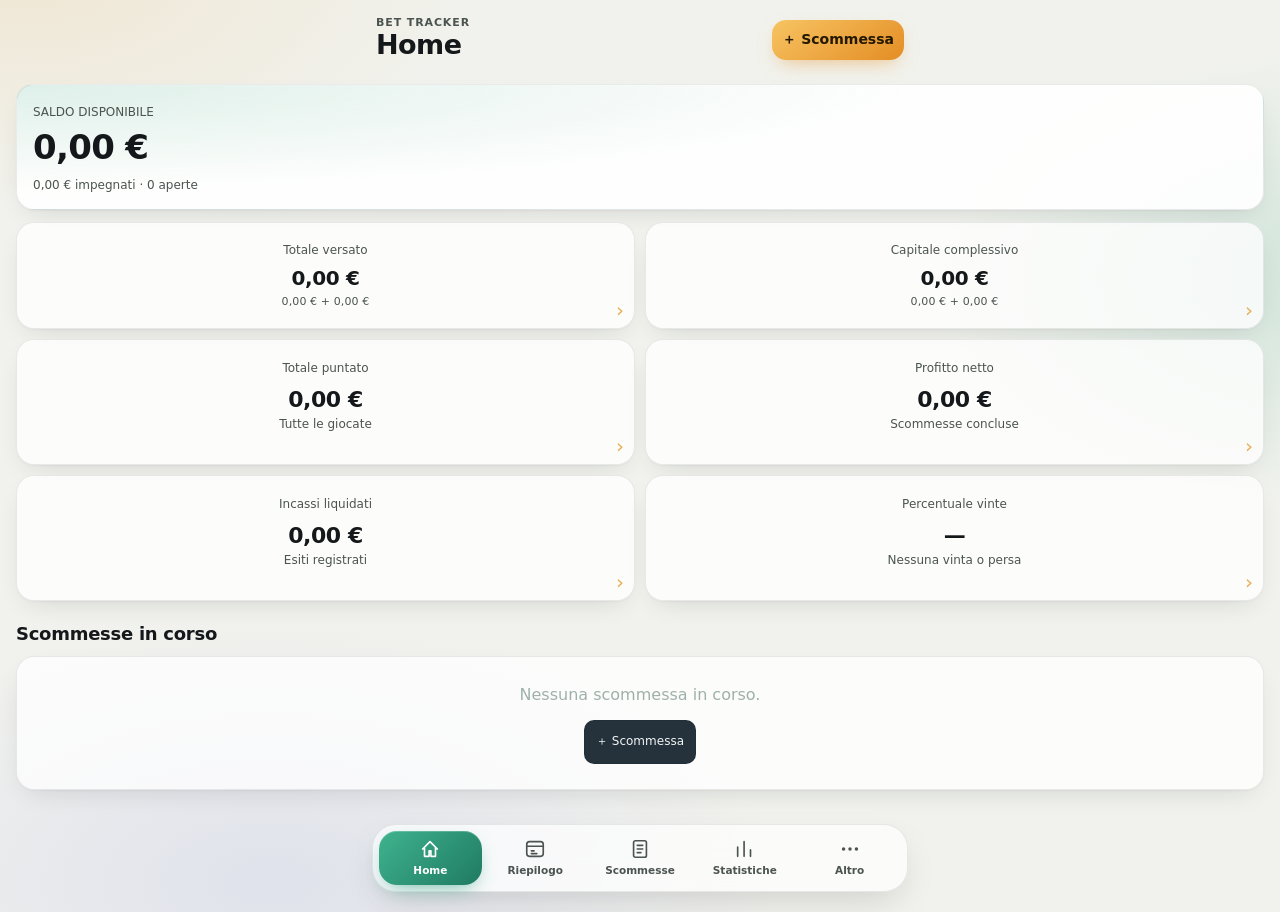
==== commit 0c651630: "v2.1.2" ====
--- a/index (3).html
+++ b/index (3).html
@@ -7,21 +7,21 @@
 <meta name="apple-mobile-web-app-capable" content="yes">
 <meta name="apple-mobile-web-app-status-bar-style" content="black-translucent">
 <meta name="apple-mobile-web-app-title" content="Bet Tracker">
-<meta name="app-version" content="2.1.3">
+<meta name="app-version" content="2.1.2">
 <title>Bet Tracker</title>
 <!-- Tema Sistema/Chiaro/Scuro, sincronizzazione, aggiornamenti e backup: comune alle app della suite -->
-<script src="suite.js?v=2.1.3"></script>
-<link rel="icon" href="favicon.ico?v=2.1.3" sizes="any">
-<link rel="icon" type="image/png" sizes="32x32" href="favicon-32.png?v=2.1.3">
-<link rel="apple-touch-icon" sizes="180x180" href="apple-touch-icon.png?v=2.1.3">
-<link rel="manifest" href="manifest.webmanifest?v=2.1.3">
-<link rel="stylesheet" href="colors.css?v=2.1.3">
-<link rel="stylesheet" href="base.css?v=2.1.3">
-<link rel="stylesheet" href="shared.css?v=2.1.3">
-<link rel="stylesheet" href="app.css?v=2.1.3">
-<link rel="stylesheet" href="suite.css?v=2.1.3">
+<script src="suite.js?v=2.1.2"></script>
+<link rel="icon" href="favicon.ico?v=2.1.2" sizes="any">
+<link rel="icon" type="image/png" sizes="32x32" href="favicon-32.png?v=2.1.2">
+<link rel="apple-touch-icon" sizes="180x180" href="apple-touch-icon.png?v=2.1.2">
+<link rel="manifest" href="manifest.webmanifest?v=2.1.2">
+<link rel="stylesheet" href="colors.css?v=2.1.2">
+<link rel="stylesheet" href="base.css?v=2.1.2">
+<link rel="stylesheet" href="shared.css?v=2.1.2">
+<link rel="stylesheet" href="app.css?v=2.1.2">
+<link rel="stylesheet" href="suite.css?v=2.1.2">
 <!-- Token grafici condivisi dalle app: va caricato per ultimo. -->
-<link rel="stylesheet" href="suite-tokens.css?v=2.1.3">
+<link rel="stylesheet" href="suite-tokens.css?v=2.1.2">
 </head>
 <body>
 <div id="splash" role="status"><div class="logo">€</div><h1 style="margin-top:18px">Bet Tracker</h1><p class="muted">Il tuo registro delle scommesse</p><div class="spinner"></div><small>Caricamento…</small></div>
@@ -31,7 +31,7 @@
 <main id="main"></main>
 <nav class="tabbar tabbar-bottom" aria-label="Navigazione principale"><button data-tab="home"><svg aria-hidden="true" viewBox="0 0 24 24" width="22" height="22" fill="none" stroke="currentColor" stroke-width="1.8" stroke-linecap="round" stroke-linejoin="round"><path d="M4 12L12 4l8 8M6 10v10h5v-6h2v6h5V10"/></svg><span>Home</span></button><button data-tab="summary"><svg aria-hidden="true" viewBox="0 0 24 24" width="22" height="22" fill="none" stroke="currentColor" stroke-width="1.8" stroke-linecap="round" stroke-linejoin="round"><rect x="3" y="4" width="18" height="16" rx="3"/><path d="M3 9h18M8 14h3M8 17h6"/></svg><span>Riepilogo</span></button><button data-tab="bets"><svg aria-hidden="true" viewBox="0 0 24 24" width="22" height="22" fill="none" stroke="currentColor" stroke-width="1.8" stroke-linecap="round" stroke-linejoin="round"><rect x="5" y="3" width="14" height="18" rx="2"/><path d="M9 8h6M9 12h6M9 16h4"/></svg><span>Scommesse</span></button><button data-tab="stats"><svg aria-hidden="true" viewBox="0 0 24 24" width="22" height="22" fill="none" stroke="currentColor" stroke-width="1.8" stroke-linecap="round" stroke-linejoin="round"><path d="M4 20V10M11 20V4M18 20v-7"/></svg><span>Statistiche</span></button><button data-tab="accounts"><svg aria-hidden="true" viewBox="0 0 24 24" width="22" height="22" fill="none" stroke="currentColor" stroke-width="1.8" stroke-linecap="round" stroke-linejoin="round"><circle cx="5" cy="12" r="1"/><circle cx="12" cy="12" r="1"/><circle cx="19" cy="12" r="1"/></svg><span>Altro</span></button></nav>
 <dialog id="modal"></dialog>
-<script src="shared.js?v=2.1.3"></script>
-<script src="app.js?v=2.1.3"></script>
+<script src="shared.js?v=2.1.2"></script>
+<script src="app.js?v=2.1.2"></script>
 </body>
 </html>
--- a/suite.css
+++ b/suite.css
@@ -450,26 +450,3 @@
 @media (prefers-reduced-motion: reduce) {
   dialog[open], .pick-panel-card, .event-panel-card { animation: none !important; }
 }
-
-/* =====================================================================
-   2.1.3 — Header: durante lo scroll resta fisso solo “+ Scommessa”
-   ===================================================================== */
-header {
-  position: relative !important;
-  top: auto !important;
-  z-index: auto !important;
-  padding-right: 142px !important;
-}
-
-#new-bet {
-  position: fixed !important;
-  top: calc(16px + env(safe-area-inset-top)) !important;
-  right: max(16px, calc((100vw - 560px) / 2 + 16px)) !important;
-  z-index: 80 !important;
-}
-
-@media (max-width: 560px) {
-  #new-bet {
-    right: 16px !important;
-  }
-}
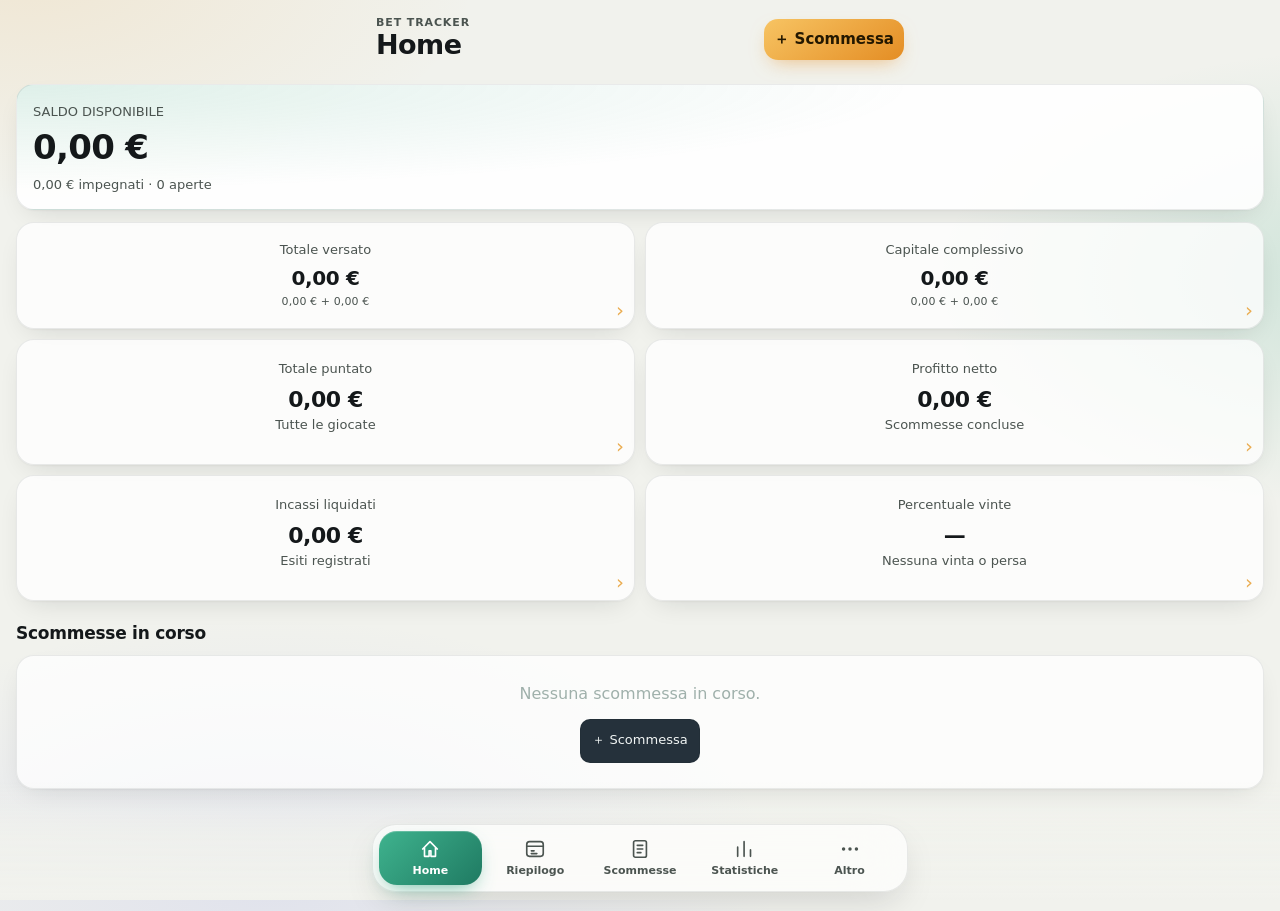
==== commit c4e0e0d5: "v2.4.0" ====
--- a/index (3).html
+++ b/index (3).html
@@ -7,21 +7,23 @@
 <meta name="apple-mobile-web-app-capable" content="yes">
 <meta name="apple-mobile-web-app-status-bar-style" content="black-translucent">
 <meta name="apple-mobile-web-app-title" content="Bet Tracker">
-<meta name="app-version" content="2.1.2">
+<meta name="app-version" content="2.4.0">
 <title>Bet Tracker</title>
 <!-- Tema Sistema/Chiaro/Scuro, sincronizzazione, aggiornamenti e backup: comune alle app della suite -->
-<script src="suite.js?v=2.1.2"></script>
-<link rel="icon" href="favicon.ico?v=2.1.2" sizes="any">
-<link rel="icon" type="image/png" sizes="32x32" href="favicon-32.png?v=2.1.2">
-<link rel="apple-touch-icon" sizes="180x180" href="apple-touch-icon.png?v=2.1.2">
-<link rel="manifest" href="manifest.webmanifest?v=2.1.2">
-<link rel="stylesheet" href="colors.css?v=2.1.2">
-<link rel="stylesheet" href="base.css?v=2.1.2">
-<link rel="stylesheet" href="shared.css?v=2.1.2">
-<link rel="stylesheet" href="app.css?v=2.1.2">
-<link rel="stylesheet" href="suite.css?v=2.1.2">
+<script src="suite.js?v=2.4.0"></script>
+<link rel="icon" href="favicon.ico?v=2.4.0" sizes="any">
+<link rel="icon" type="image/png" sizes="32x32" href="favicon-32.png?v=2.4.0">
+<link rel="apple-touch-icon" sizes="180x180" href="apple-touch-icon.png?v=2.4.0">
+<link rel="manifest" href="manifest.webmanifest?v=2.4.0">
+<link rel="stylesheet" href="colors.css?v=2.4.0">
+<link rel="stylesheet" href="base.css?v=2.4.0">
+<link rel="stylesheet" href="shared.css?v=2.4.0">
+<link rel="stylesheet" href="app.css?v=2.4.0">
+<link rel="stylesheet" href="suite.css?v=2.4.0">
+<!-- Grafica comune alle app della suite (menu, pulsanti, barra in basso). -->
+<link rel="stylesheet" href="suite-ui.css?v=2.4.0">
 <!-- Token grafici condivisi dalle app: va caricato per ultimo. -->
-<link rel="stylesheet" href="suite-tokens.css?v=2.1.2">
+<link rel="stylesheet" href="suite-tokens.css?v=2.4.0">
 </head>
 <body>
 <div id="splash" role="status"><div class="logo">€</div><h1 style="margin-top:18px">Bet Tracker</h1><p class="muted">Il tuo registro delle scommesse</p><div class="spinner"></div><small>Caricamento…</small></div>
@@ -31,7 +33,7 @@
 <main id="main"></main>
 <nav class="tabbar tabbar-bottom" aria-label="Navigazione principale"><button data-tab="home"><svg aria-hidden="true" viewBox="0 0 24 24" width="22" height="22" fill="none" stroke="currentColor" stroke-width="1.8" stroke-linecap="round" stroke-linejoin="round"><path d="M4 12L12 4l8 8M6 10v10h5v-6h2v6h5V10"/></svg><span>Home</span></button><button data-tab="summary"><svg aria-hidden="true" viewBox="0 0 24 24" width="22" height="22" fill="none" stroke="currentColor" stroke-width="1.8" stroke-linecap="round" stroke-linejoin="round"><rect x="3" y="4" width="18" height="16" rx="3"/><path d="M3 9h18M8 14h3M8 17h6"/></svg><span>Riepilogo</span></button><button data-tab="bets"><svg aria-hidden="true" viewBox="0 0 24 24" width="22" height="22" fill="none" stroke="currentColor" stroke-width="1.8" stroke-linecap="round" stroke-linejoin="round"><rect x="5" y="3" width="14" height="18" rx="2"/><path d="M9 8h6M9 12h6M9 16h4"/></svg><span>Scommesse</span></button><button data-tab="stats"><svg aria-hidden="true" viewBox="0 0 24 24" width="22" height="22" fill="none" stroke="currentColor" stroke-width="1.8" stroke-linecap="round" stroke-linejoin="round"><path d="M4 20V10M11 20V4M18 20v-7"/></svg><span>Statistiche</span></button><button data-tab="accounts"><svg aria-hidden="true" viewBox="0 0 24 24" width="22" height="22" fill="none" stroke="currentColor" stroke-width="1.8" stroke-linecap="round" stroke-linejoin="round"><circle cx="5" cy="12" r="1"/><circle cx="12" cy="12" r="1"/><circle cx="19" cy="12" r="1"/></svg><span>Altro</span></button></nav>
 <dialog id="modal"></dialog>
-<script src="shared.js?v=2.1.2"></script>
-<script src="app.js?v=2.1.2"></script>
+<script src="shared.js?v=2.4.0"></script>
+<script src="app.js?v=2.4.0"></script>
 </body>
 </html>
--- a/base.css
+++ b/base.css
@@ -65,11 +65,11 @@
   z-index: 2;
 }
 h1 {
-  font-size: 27px;
+  font-size: 22px;
   margin: 0;
 }
 h2 {
-  font-size: 18px;
+  font-size: 17px;
   margin: 0 0 14px;
 }
 h3 {
@@ -82,7 +82,7 @@
 .muted,
 small {
   color: var(--sub);
-  font-size: 12px;
+  font-size: 13px;
 }
 .card {
   background: var(--card);
@@ -134,7 +134,7 @@
   margin-top: 12px;
 }
 .actions button {
-  font-size: 12px;
+  font-size: 13px;
   padding: 9px 11px;
 }
 .section {
@@ -185,7 +185,7 @@
 }
 nav span {
   display: block;
-  font-size: 21px;
+  font-size: 22px;
   margin-bottom: 3px;
 }
 nav button.active {
@@ -210,7 +210,7 @@
   color: var(--text);
   padding: 12px 10px;
   border-radius: 9px;
-  font-size: 16px;
+  font-size: 17px;
 }
 label {
   display: block;
@@ -363,7 +363,7 @@
 }
 #start {
   padding: 15px 26px;
-  font-size: 16px;
+  font-size: 17px;
 }
 button[data-close],
 .remove-leg {
@@ -449,7 +449,7 @@
 #new-bet {
   flex-shrink: 0;
   padding: 11px 10px;
-  font-size: 14px;
+  font-size: 15px;
 }
 .grid,
 .filters {
@@ -473,7 +473,7 @@
   box-sizing: border-box;
   min-width: 0;
   max-width: 100%;
-  font-size: 16px !important;
+  font-size: 17px !important;
   touch-action: pan-y;
 }
 input[type='date'],
@@ -505,7 +505,7 @@
     padding: 14px;
   }
   .value {
-    font-size: 20px;
+    font-size: 22px;
   }
   .actions {
     gap: 6px;
@@ -559,7 +559,7 @@
 .pick-close {
   width: 100%;
   margin-top: 10px;
-  font-size: 12px;
+  font-size: 13px;
   color: var(--sub);
 }
 
--- a/suite.css
+++ b/suite.css
@@ -91,7 +91,7 @@
   color: var(--suite-text-soft) !important;
   background: transparent !important;
 }
-nav.tabbar.tabbar-bottom button span { font-size: 10.5px; font-weight: 600; white-space: nowrap; overflow: hidden; text-overflow: ellipsis; max-width: 100%; }
+nav.tabbar.tabbar-bottom button span { font-size: 11px; font-weight: 600; white-space: nowrap; overflow: hidden; text-overflow: ellipsis; max-width: 100%; }
 nav.tabbar.tabbar-bottom button.active {
   background: var(--suite-teal-grad) !important;
   color: #fff !important;
@@ -132,7 +132,7 @@
 
 /* ---------- Aspetto (tema) ---------- */
 .suite-seg { display: grid; grid-template-columns: repeat(3, minmax(0,1fr)); gap: 4px; padding: 4px; margin-top: 8px; border-radius: 14px; background: rgba(255,255,255,.06); border: 1px solid rgba(255,255,255,.07); }
-.suite-seg-opt { display: flex !important; align-items: center; justify-content: center; gap: 6px; min-height: 40px !important; padding: 6px 4px !important; border: 0 !important; border-radius: 11px !important; background: transparent !important; color: inherit; font-weight: 700; font-size: 14px; box-shadow: none !important; }
+.suite-seg-opt { display: flex !important; align-items: center; justify-content: center; gap: 6px; min-height: 40px !important; padding: 6px 4px !important; border: 0 !important; border-radius: 11px !important; background: transparent !important; color: inherit; font-weight: 700; font-size: 15px; box-shadow: none !important; }
 .suite-seg-opt.active { background: var(--suite-teal-grad) !important; color: #fff !important; box-shadow: 0 6px 16px -6px rgba(58,166,132,.75), inset 0 1px 0 rgba(255,255,255,.22) !important; }
 :root[data-theme="light"] .suite-seg { background: rgba(20,24,26,.05); border-color: rgba(20,24,26,.08); }
 .suite-theme-hint { margin: 8px 0 0; }
@@ -157,8 +157,8 @@
 .app-update-modal.show { opacity: 1; pointer-events: auto; }
 .app-update-card { width: min(340px,100%); padding: 22px 20px 18px; border-radius: 22px; text-align: center; background: rgba(27,35,44,.86); color: #f1f5f4; border: 1px solid rgba(255,255,255,.07); box-shadow: 0 24px 60px rgba(0,0,0,.35); -webkit-backdrop-filter: blur(20px) saturate(1.5); backdrop-filter: blur(20px) saturate(1.5); }
 .app-update-icon { width: 46px; height: 46px; margin: 0 auto 10px; border-radius: 50%; display: grid; place-items: center; font-size: 22px; font-weight: 800; background: rgba(85,195,167,.18); color: #55c3a7; }
-.app-update-card h3 { margin: 0 0 6px; font-size: 18px; }
-.app-update-card p { margin: 0 0 16px; font-size: 14px; line-height: 1.45; color: #9fb0ab; }
+.app-update-card h3 { margin: 0 0 6px; font-size: 17px; }
+.app-update-card p { margin: 0 0 16px; font-size: 15px; line-height: 1.45; color: #9fb0ab; }
 .app-update-actions { display: grid; grid-template-columns: 1fr 1fr; gap: 10px; }
 .app-update-actions.one { grid-template-columns: 1fr; }
 .app-update-card button { min-height: 44px; border-radius: 14px; font: inherit; font-weight: 700; font-size: 15px; border: 1px solid rgba(255,255,255,.1); background: transparent; color: inherit; }
@@ -175,9 +175,9 @@
 .suite-sync-more button{font-size:13px!important;font-weight:600!important;padding:8px 6px!important;}
 .suite-modal-card{max-height:min(80vh,620px);display:flex;flex-direction:column;text-align:left;}
 .suite-modal-card h3{text-align:center;}
-.suite-modal-text{font-size:13.5px;line-height:1.45;opacity:.8;margin:0 0 12px!important;}
+.suite-modal-text{font-size:13px;line-height:1.45;opacity:.8;margin:0 0 12px!important;}
 .suite-history-list{display:grid;gap:6px;overflow-y:auto;margin-bottom:12px;}
-.suite-history-row{display:flex;justify-content:space-between;align-items:center;gap:8px;min-height:44px;padding:8px 12px;border-radius:12px;border:1px solid rgba(127,140,150,.3);background:transparent;color:inherit;font:inherit;font-size:14px;text-align:left;}
+.suite-history-row{display:flex;justify-content:space-between;align-items:center;gap:8px;min-height:44px;padding:8px 12px;border-radius:12px;border:1px solid rgba(127,140,150,.3);background:transparent;color:inherit;font:inherit;font-size:15px;text-align:left;}
 .suite-history-row.confirm{border:0;background:linear-gradient(145deg,#f7c463,#e48d24);color:#241800;font-weight:700;}
 .suite-modal .suite-sync-form{gap:10px;}
 
@@ -187,15 +187,15 @@
 .app-update-card .app-confirm-ok.danger { border: 0; background: linear-gradient(145deg, #ec6b62, #c8473f); color: #fff; }
 
 /* ---------- 2.1.0 — Leghe e squadre ---------- */
-.toggle-line { display: flex !important; align-items: center; gap: 10px; margin: 10px 0 4px !important; font-size: 14px !important; color: var(--suite-text) !important; }
+.toggle-line { display: flex !important; align-items: center; gap: 10px; margin: 10px 0 4px !important; font-size: 15px !important; color: var(--suite-text) !important; }
 .toggle-line input { width: 20px !important; height: 20px; flex: 0 0 auto; accent-color: #3fb38e; }
 
 /* ---------- 2.1.0 — Notifiche (promemoria serale) ---------- */
 .push-card .push-settings { display: grid; gap: 8px; margin: 0 0 10px; }
-.push-card .push-line { display: flex !important; align-items: center; justify-content: space-between; gap: 12px; margin: 0 !important; font-size: 14px !important; color: var(--suite-text) !important; }
+.push-card .push-line { display: flex !important; align-items: center; justify-content: space-between; gap: 12px; margin: 0 !important; font-size: 15px !important; color: var(--suite-text) !important; }
 .push-card .push-line select { width: auto; min-width: 104px; min-height: 42px; }
 .push-card .push-on-btn { width: 100%; }
-.push-card .push-msg { margin: 10px 0 0; font-size: 12.5px; line-height: 1.4; color: var(--suite-text-soft); }
+.push-card .push-msg { margin: 10px 0 0; font-size: 13px; line-height: 1.4; color: var(--suite-text-soft); }
 .push-card .push-msg.err { color: var(--bt-down-text); }
 
 /* =====================================================================
@@ -279,7 +279,7 @@
   width: 34px !important; min-width: 34px !important; height: 34px !important; min-height: 34px !important;
   padding: 0 !important; display: grid !important; place-items: center !important;
   background: transparent !important; border: 0 !important; box-shadow: none !important;
-  color: var(--suite-text-soft) !important; font-size: 18px !important; font-weight: 600 !important;
+  color: var(--suite-text-soft) !important; font-size: 17px !important; font-weight: 600 !important;
 }
 button[data-close]:active { opacity: .6; }
 
@@ -298,155 +298,3 @@
 html { overflow-x: clip !important; min-height: 100%; background: var(--suite-bg) !important; }
 body { overflow-x: clip !important; min-height: 100vh; min-height: 100dvh; }
 @supports not (overflow: clip) { html, body { overflow-x: hidden !important; } }
-
-/* =====================================================================
-   2.1.2 — Pannelli / modal: glass effect più marcato e contemporaneo
-   ===================================================================== */
-dialog,
-:root[data-theme="dark"] dialog,
-:root[data-theme="light"] dialog {
-  border-radius: 28px !important;
-  border: 1px solid rgba(255, 255, 255, 0.14) !important;
-  background:
-    radial-gradient(120% 85% at 12% -10%, rgba(232, 163, 61, 0.11), transparent 50%),
-    radial-gradient(120% 95% at 100% 100%, rgba(58, 166, 132, 0.10), transparent 52%),
-    rgba(14, 21, 28, 0.58) !important;
-  box-shadow:
-    0 30px 90px -28px rgba(0, 0, 0, 0.78),
-    inset 0 1px 0 rgba(255, 255, 255, 0.10),
-    inset 0 -1px 0 rgba(255, 255, 255, 0.025) !important;
-  -webkit-backdrop-filter: blur(34px) saturate(1.9) !important;
-  backdrop-filter: blur(34px) saturate(1.9) !important;
-}
-:root[data-theme="light"] dialog {
-  border-color: rgba(255, 255, 255, 0.72) !important;
-  background:
-    radial-gradient(120% 85% at 12% -10%, rgba(232, 163, 61, 0.10), transparent 52%),
-    radial-gradient(120% 95% at 100% 100%, rgba(58, 166, 132, 0.08), transparent 54%),
-    rgba(248, 250, 248, 0.63) !important;
-  box-shadow:
-    0 30px 80px -30px rgba(20, 24, 26, 0.34),
-    inset 0 1px 0 rgba(255, 255, 255, 0.92) !important;
-}
-dialog[open] {
-  animation: suite-dialog-in 0.22s cubic-bezier(.2,.8,.2,1);
-}
-@keyframes suite-dialog-in {
-  from { opacity: 0; transform: translateY(12px) scale(.985); }
-  to { opacity: 1; transform: translateY(0) scale(1); }
-}
-dialog::backdrop {
-  background: rgba(4, 8, 12, 0.28) !important;
-  -webkit-backdrop-filter: blur(14px) saturate(1.15) !important;
-  backdrop-filter: blur(14px) saturate(1.15) !important;
-}
-:root[data-theme="light"] dialog::backdrop {
-  background: rgba(24, 30, 31, 0.18) !important;
-}
-
-dialog .editor-head,
-dialog .head,
-.editor-head {
-  margin-bottom: 10px;
-  border-bottom: 1px solid rgba(255, 255, 255, 0.10) !important;
-  background: linear-gradient(180deg, rgba(18, 25, 32, 0.24), rgba(18, 25, 32, 0.04)) !important;
-  -webkit-backdrop-filter: blur(22px) saturate(1.55) !important;
-  backdrop-filter: blur(22px) saturate(1.55) !important;
-}
-:root[data-theme="light"] dialog .editor-head,
-:root[data-theme="light"] dialog .head,
-:root[data-theme="light"] .editor-head {
-  background: linear-gradient(180deg, rgba(255, 255, 255, 0.28), rgba(255, 255, 255, 0.04)) !important;
-  border-bottom-color: rgba(20, 24, 26, 0.07) !important;
-}
-
-dialog input,
-dialog select,
-dialog textarea,
-#bet-form .pick-trigger,
-#bet-form .event-trigger {
-  background: rgba(255, 255, 255, 0.055) !important;
-  border: 1px solid rgba(255, 255, 255, 0.11) !important;
-  box-shadow: inset 0 1px 0 rgba(255, 255, 255, 0.035) !important;
-}
-:root[data-theme="light"] dialog input,
-:root[data-theme="light"] dialog select,
-:root[data-theme="light"] dialog textarea,
-:root[data-theme="light"] #bet-form .pick-trigger,
-:root[data-theme="light"] #bet-form .event-trigger {
-  background: rgba(255, 255, 255, 0.50) !important;
-  border-color: rgba(20, 24, 26, 0.08) !important;
-}
-
-#editor:has(#bet-form) .leg,
-.event-selection-summary,
-.team-suggestions {
-  background: rgba(255, 255, 255, 0.04) !important;
-  border-color: rgba(255, 255, 255, 0.10) !important;
-  box-shadow: inset 0 1px 0 rgba(255, 255, 255, 0.025);
-}
-:root[data-theme="light"] #editor:has(#bet-form) .leg,
-:root[data-theme="light"] .event-selection-summary,
-:root[data-theme="light"] .team-suggestions {
-  background: rgba(255, 255, 255, 0.44) !important;
-  border-color: rgba(20, 24, 26, 0.07) !important;
-}
-
-.pick-panel-scrim {
-  background: rgba(4, 8, 12, 0.25) !important;
-  -webkit-backdrop-filter: blur(14px) saturate(1.15) !important;
-  backdrop-filter: blur(14px) saturate(1.15) !important;
-}
-:root[data-theme="light"] .pick-panel-scrim {
-  background: rgba(24, 30, 31, 0.16) !important;
-}
-.pick-panel-card,
-.event-panel-card {
-  border: 1px solid rgba(255, 255, 255, 0.14) !important;
-  border-radius: 28px 28px 24px 24px !important;
-  background:
-    radial-gradient(120% 95% at 8% -10%, rgba(232, 163, 61, 0.10), transparent 48%),
-    radial-gradient(120% 100% at 100% 100%, rgba(58, 166, 132, 0.10), transparent 54%),
-    rgba(14, 21, 28, 0.60) !important;
-  box-shadow:
-    0 -20px 60px -24px rgba(0, 0, 0, 0.74),
-    inset 0 1px 0 rgba(255, 255, 255, 0.10) !important;
-  -webkit-backdrop-filter: blur(36px) saturate(1.9) !important;
-  backdrop-filter: blur(36px) saturate(1.9) !important;
-  animation: suite-sheet-in 0.22s cubic-bezier(.2,.8,.2,1);
-}
-:root[data-theme="light"] .pick-panel-card,
-:root[data-theme="light"] .event-panel-card {
-  border-color: rgba(255, 255, 255, 0.72) !important;
-  background:
-    radial-gradient(120% 95% at 8% -10%, rgba(232, 163, 61, 0.09), transparent 48%),
-    radial-gradient(120% 100% at 100% 100%, rgba(58, 166, 132, 0.07), transparent 54%),
-    rgba(248, 250, 248, 0.66) !important;
-  box-shadow:
-    0 -20px 55px -25px rgba(20, 24, 26, 0.28),
-    inset 0 1px 0 rgba(255, 255, 255, 0.92) !important;
-}
-@keyframes suite-sheet-in {
-  from { opacity: 0; transform: translateY(22px) scale(.99); }
-  to { opacity: 1; transform: translateY(0) scale(1); }
-}
-
-.app-update-card {
-  border: 1px solid rgba(255, 255, 255, 0.14) !important;
-  background: rgba(14, 21, 28, 0.60) !important;
-  box-shadow: 0 28px 80px -28px rgba(0,0,0,.72), inset 0 1px 0 rgba(255,255,255,.09) !important;
-  -webkit-backdrop-filter: blur(34px) saturate(1.85) !important;
-  backdrop-filter: blur(34px) saturate(1.85) !important;
-}
-:root[data-theme="light"] .app-update-card {
-  border-color: rgba(255, 255, 255, 0.76) !important;
-  background: rgba(250, 251, 249, 0.68) !important;
-}
-
-@media (min-width: 600px) {
-  .pick-panel-card,
-  .event-panel-card { border-radius: 28px !important; }
-}
-@media (prefers-reduced-motion: reduce) {
-  dialog[open], .pick-panel-card, .event-panel-card { animation: none !important; }
-}
--- a/suite-ui.css
+++ b/suite-ui.css
@@ -0,0 +1,643 @@
+/* =====================================================================
+   suite-ui.css — Componenti grafici comuni (identico in tutte le app).
+   Modificalo SOLO in _condivisi e poi: python strumenti/rilascio.py condivisi
+   Va caricato dopo il CSS dell'app e prima di suite-tokens.css.
+
+   Regole della suite
+   - Colori: verde = elemento selezionato · ambra = azione principale ·
+     rosso = pericolo / uscite.
+   - Testi: scala 11 · 13 · 15 · 17 · 22 · 34 px, mai sotto gli 11 px.
+   - Pulsanti: area da toccare di almeno 44 px (anche se il disegno è più piccolo).
+   - Schermi: una sola soglia per tutti gli iPhone moderni, @media (max-width: 480px).
+     Dal 17 (393 px) al 17 Pro Max (440 px) valgono le stesse regole, così cambiando
+     telefono il layout non salta. Sotto i 390 px restano le soglie strette esistenti.
+   ===================================================================== */
+:root {
+  --suite-fs-xs: 11px;
+  --suite-fs-sm: 13px;
+  --suite-fs-md: 15px;
+  --suite-fs-lg: 17px;
+  --suite-fs-xl: 22px;
+  --suite-fs-xxl: 34px;
+  --suite-accent-select: #3fb38e;
+  --suite-select-grad: linear-gradient(135deg, #3fb38e, #1f7a62);
+}
+
+/* ---- Sfumatura sotto la barra in basso: quello che scorre sotto non si legge più
+        attraverso le etichette della barra ---- */
+body::after {
+  content: "";
+  position: fixed;
+  left: 0;
+  right: 0;
+  bottom: 0;
+  height: calc(118px + env(safe-area-inset-bottom));
+  pointer-events: none;
+  z-index: 20;
+  background: linear-gradient(180deg,
+    color-mix(in srgb, var(--suite-bg, #12181f) 0%, transparent) 0%,
+    color-mix(in srgb, var(--suite-bg, #12181f) 78%, transparent) 45%,
+    var(--suite-bg, #12181f) 100%);
+}
+html body nav.tabbar,
+html body nav.tabbar-bottom {
+  background: color-mix(in srgb, var(--suite-surface, #1b232c) 84%, transparent) !important;
+  -webkit-backdrop-filter: blur(26px) saturate(1.7) !important;
+  backdrop-filter: blur(26px) saturate(1.7) !important;
+}
+
+/* ---- Pulsante "+": scorrendo verso il basso diventa più piccolo e si sposta in basso,
+        così non copre gli importi; risalendo torna normale (vedi SuiteUI in suite.js) ---- */
+:is(#fabAdd, #quick-add, [data-suite-fab]) {
+  transition: transform .22s cubic-bezier(.2, .8, .2, 1), opacity .22s ease !important;
+  transform-origin: 100% 100%;
+}
+html.suite-fab-mini :is(#fabAdd, #quick-add, [data-suite-fab]) {
+  /* Rimpicciolito resta staccato dall'angolo: un po' più in alto e più a sinistra.
+     I valori sono nello spazio già scalato (0,72), quindi lo spostamento reale è ~-13/-16 px. */
+  transform: scale(.72) translate(-18px, -22px) !important;
+  opacity: .9;
+}
+
+/* ---- Menu a tendina nello stile dell'app (stessa forma dei campi e dei pulsanti) ---- */
+html body select:not([multiple]) {
+  -webkit-appearance: none !important;
+  appearance: none !important;
+  min-height: 44px;
+  padding-right: 38px !important;
+  border-radius: 14px !important;
+  border: 1px solid color-mix(in srgb, var(--suite-text, #f1f5f4) 12%, transparent) !important;
+  background-color: color-mix(in srgb, var(--suite-text, #f1f5f4) 6%, transparent) !important;
+  background-image: url("data:image/svg+xml,%3Csvg xmlns='http://www.w3.org/2000/svg' width='14' height='14' viewBox='0 0 24 24' fill='none' stroke='%233fb38e' stroke-width='3' stroke-linecap='round' stroke-linejoin='round'%3E%3Cpath d='M6 9l6 6 6-6'/%3E%3C/svg%3E") !important;
+  background-repeat: no-repeat !important;
+  background-position: right 14px center !important;
+  background-size: 14px 14px !important;
+  color: var(--suite-text, inherit) !important;
+  font-weight: 600 !important;
+  box-shadow: none !important;
+}
+html body select:not([multiple]):focus {
+  outline: none !important;
+  border-color: color-mix(in srgb, #3fb38e 70%, transparent) !important;
+}
+html body select:not([multiple]):not([data-native]) {
+  cursor: pointer;
+  -webkit-touch-callout: none;
+  -webkit-user-select: none;
+  user-select: none;
+}
+
+/* ---- Elenco che si apre al posto del menu di sistema (vedi SuiteSelect in suite.js) ---- */
+html body dialog.ss-wrap {
+  position: fixed;
+  inset: 0;
+  z-index: 600;
+  width: 100%;
+  max-width: 100%;
+  height: 100%;
+  max-height: 100%;
+  margin: 0;
+  padding: 0;
+  border: 0;
+  border-radius: 0;
+  overflow: hidden;
+  background: transparent;
+  display: flex;
+  align-items: flex-end;
+  justify-content: center;
+  opacity: 0;
+  transition: opacity .18s ease;
+}
+html body dialog.ss-wrap:not([open]) {
+  display: none;
+}
+dialog.ss-wrap::backdrop {
+  background: rgba(0, 0, 0, .34);
+  -webkit-backdrop-filter: blur(2px);
+  backdrop-filter: blur(2px);
+}
+.ss-wrap.show {
+  opacity: 1;
+}
+.ss-sheet {
+  width: 100%;
+  max-width: 520px;
+  max-height: 72vh;
+  display: flex;
+  flex-direction: column;
+  margin: 0 8px calc(8px + env(safe-area-inset-bottom));
+  padding: 12px 8px 8px;
+  border-radius: 22px;
+  border: 1px solid var(--glass-edge, var(--line, rgba(255,255,255,.14)));
+  background: color-mix(in srgb, var(--card, var(--suite-surface, #1b232c)) 92%, transparent);
+  -webkit-backdrop-filter: blur(24px) saturate(1.8);
+  backdrop-filter: blur(24px) saturate(1.8);
+  box-shadow: 0 20px 56px rgba(0, 0, 0, .45);
+  color: var(--ink, var(--suite-text, #f1f5f4));
+  transform: translateY(14px);
+  transition: transform .2s cubic-bezier(.2, .8, .2, 1);
+}
+.ss-wrap.show .ss-sheet {
+  transform: none;
+}
+.ss-head {
+  font-size: var(--suite-fs-xs);
+  font-weight: 800;
+  text-transform: uppercase;
+  letter-spacing: .5px;
+  color: var(--ink-soft, inherit);
+  opacity: .85;
+  margin: 2px 10px 8px;
+}
+.ss-list {
+  overflow-y: auto;
+  -webkit-overflow-scrolling: touch;
+  display: flex;
+  flex-direction: column;
+}
+.ss-group {
+  font-size: var(--suite-fs-xs);
+  font-weight: 800;
+  text-transform: uppercase;
+  letter-spacing: .4px;
+  opacity: .6;
+  margin: 10px 10px 4px;
+}
+.ss-opt {
+  display: flex;
+  align-items: center;
+  justify-content: space-between;
+  gap: 10px;
+  width: 100%;
+  min-height: 48px;
+  padding: 10px 12px;
+  border: 0;
+  border-radius: 14px;
+  background: none;
+  color: inherit;
+  font-family: inherit;
+  font-size: var(--suite-fs-md);
+  font-weight: 600;
+  text-align: left;
+}
+.ss-opt:disabled {
+  opacity: .4;
+}
+.ss-opt svg {
+  flex: none;
+  width: 18px;
+  height: 18px;
+  fill: none;
+  stroke: var(--suite-accent-select);
+  stroke-width: 2.6;
+  stroke-linecap: round;
+  stroke-linejoin: round;
+  opacity: 0;
+}
+.ss-opt.active {
+  background: color-mix(in srgb, var(--suite-accent-select) 18%, transparent);
+  color: var(--suite-accent-select);
+  font-weight: 700;
+}
+.ss-opt.active svg {
+  opacity: 1;
+}
+.ss-opt:active {
+  background: color-mix(in srgb, var(--ink, #fff) 12%, transparent);
+}
+
+/* ---- Pulsanti piccoli più facili da toccare ---- */
+:is(.nd-info, .chart-info-btn) {
+  min-width: 30px !important;
+  min-height: 30px !important;
+}
+.pill-btn.mini-btn {
+  min-height: 36px !important;
+}
+/* Area di tocco allargata senza cambiare il disegno (vedi SuiteTap in suite.js) */
+.suite-tap::after {
+  content: "";
+  position: absolute;
+  left: var(--suite-tap-x, 0);
+  right: var(--suite-tap-x, 0);
+  top: var(--suite-tap-y, 0);
+  bottom: var(--suite-tap-y, 0);
+  border-radius: inherit;
+  background: none;
+  pointer-events: auto;
+}
+
+/* ---- Titolo di pagina uniforme ---- */
+.suite-page-title {
+  display: block !important;
+  margin: 4px 2px 14px !important;
+  padding: 0 !important;
+  font-family: var(--suite-font-display, inherit) !important;
+  font-size: var(--suite-fs-xl) !important;
+  font-weight: 800 !important;
+  letter-spacing: -.4px !important;
+  line-height: 1.15 !important;
+  color: var(--suite-text, inherit) !important;
+  text-align: left !important;
+}
+
+/* ---- "Oggi": torna al mese corrente (Bilancio e Noi Due) ---- */
+.topbar .back-to-current {
+  position: absolute;
+  left: 12px;
+  top: 50%;
+  transform: translateY(-50%);
+  z-index: 2;
+  height: 34px;
+  padding: 0 13px 0 10px;
+  display: inline-flex;
+  align-items: center;
+  gap: 6px;
+  border-radius: 999px;
+  border: 1px solid var(--glass-edge, var(--line));
+  background: color-mix(in srgb, var(--card) 60%, transparent);
+  -webkit-backdrop-filter: blur(14px) saturate(1.5);
+  backdrop-filter: blur(14px) saturate(1.5);
+  box-shadow: 0 6px 16px -8px rgba(0,0,0,.45);
+  color: var(--ink);
+  font: inherit;
+  font-size: 13px;
+  font-weight: 700;
+  line-height: 1;
+  white-space: nowrap;
+  transition: transform .12s ease, background .12s ease;
+}
+#views .view > .topbar .back-to-current {
+  top: calc(50% + (env(safe-area-inset-top) - 2px) / 2);
+}
+.topbar .back-to-current[hidden] {
+  display: none;
+}
+.topbar .back-to-current svg {
+  width: 15px;
+  height: 15px;
+  fill: none;
+  stroke: currentColor;
+  stroke-width: 2.2;
+  stroke-linecap: round;
+  stroke-linejoin: round;
+  color: #3fb38e;
+}
+:root[data-theme="dark"] .topbar .back-to-current {
+  color: #fff;
+}
+.topbar .back-to-current:active {
+  transform: translateY(-50%) scale(.95);
+}
+/* ---- Tieni premuto: menu veloce (popup) e lista dei mesi ---- */
+.lp-target {
+  -webkit-touch-callout: none;
+  -webkit-user-select: none;
+  user-select: none;
+}
+.lp-pressing {
+  opacity: .75;
+  transition: opacity .2s ease;
+}
+.lp-popup {
+  position: fixed;
+  z-index: 400;
+  color: var(--ink);
+  border: 1px solid var(--glass-edge, var(--line));
+  border-radius: 16px;
+  box-shadow: 0 16px 40px rgba(0,0,0,.38);
+  background: color-mix(in srgb, var(--card) 86%, transparent);
+  -webkit-backdrop-filter: blur(18px) saturate(1.8);
+  backdrop-filter: blur(18px) saturate(1.8);
+  padding: 10px 8px 8px;
+  opacity: 0;
+  transform: translateY(-4px) scale(.98);
+  transition: opacity .14s ease, transform .14s ease;
+}
+.lp-popup.show {
+  opacity: 1;
+  transform: none;
+}
+.lp-head {
+  font-size: 11px;
+  font-weight: 800;
+  color: var(--ink-soft);
+  text-transform: uppercase;
+  letter-spacing: .4px;
+  margin: 2px 4px 6px;
+}
+.mp-list {
+  display: flex;
+  flex-direction: column;
+}
+.mp-row {
+  display: flex;
+  align-items: baseline;
+  justify-content: space-between;
+  gap: 10px;
+  width: 100%;
+  padding: 9px 10px;
+  border: 0;
+  border-top: 1px solid color-mix(in srgb, var(--ink) 9%, transparent);
+  background: none;
+  text-align: left;
+  font-family: inherit;
+  color: var(--ink);
+  border-radius: 10px;
+}
+.mp-row:first-of-type {
+  border-top: 0;
+}
+.mp-row b {
+  font-size: 15px;
+  font-weight: 700;
+  text-transform: capitalize;
+}
+.mp-row.mp-all b {
+  text-transform: none;
+  white-space: nowrap;
+}
+.mp-row small {
+  white-space: nowrap;
+}
+.mp-row small {
+  font-size: 13px;
+  color: var(--ink-soft);
+}
+.mp-row.active {
+  background: color-mix(in srgb, #3fb38e 18%, transparent);
+}
+.mp-row.active b {
+  color: #3fb38e;
+}
+.mp-row:active {
+  background: color-mix(in srgb, var(--ink) 10%, transparent);
+}
+
+/* ---- Apertura protetta: schermata di sblocco e scheda nelle impostazioni ---- */
+html.suite-locked body > *:not(.suite-lock) {
+  filter: blur(18px);
+  pointer-events: none;
+  user-select: none;
+}
+html.suite-locked {
+  overflow: hidden;
+}
+.suite-lock {
+  position: fixed;
+  inset: 0;
+  z-index: 900;
+  display: flex;
+  align-items: center;
+  justify-content: center;
+  padding: 24px;
+  background: color-mix(in srgb, var(--suite-bg, #12181f) 86%, transparent);
+  -webkit-backdrop-filter: blur(22px) saturate(1.4);
+  backdrop-filter: blur(22px) saturate(1.4);
+}
+.suite-lock .sl-box {
+  width: 100%;
+  max-width: 320px;
+  display: flex;
+  flex-direction: column;
+  align-items: center;
+  gap: 10px;
+  text-align: center;
+  color: var(--suite-text, #f1f5f4);
+}
+.suite-lock .sl-face {
+  width: 64px;
+  height: 64px;
+  display: grid;
+  place-items: center;
+  border-radius: 20px;
+  color: var(--suite-accent-select);
+  background: color-mix(in srgb, var(--suite-accent-select) 16%, transparent);
+}
+.suite-lock .sl-face svg { width: 34px; height: 34px; }
+.suite-lock .sl-app {
+  margin: 4px 0 0;
+  font-size: var(--suite-fs-lg);
+  font-weight: 800;
+  letter-spacing: -.3px;
+}
+.suite-lock .sl-msg {
+  margin: 0 0 6px;
+  font-size: var(--suite-fs-sm);
+  color: var(--suite-text-soft, #9fb0ab);
+  min-height: 2.4em;
+}
+.suite-lock .sl-main,
+.suite-lock .sl-pin-ok {
+  width: 100%;
+  min-height: 46px;
+  border: 0;
+  border-radius: 14px;
+  font: inherit;
+  font-size: var(--suite-fs-md);
+  font-weight: 700;
+  color: #0f1512;
+  background: var(--suite-select-grad);
+}
+.suite-lock .sl-main[hidden],
+.suite-lock .sl-alt[hidden],
+.suite-lock .sl-pin[hidden] { display: none; }
+.suite-lock .sl-pin {
+  display: flex;
+  flex-direction: column;
+  gap: 8px;
+  width: 100%;
+}
+.suite-lock .sl-pin-input {
+  width: 100%;
+  min-height: 46px;
+  padding: 0 14px;
+  border-radius: 14px;
+  border: 1px solid color-mix(in srgb, var(--suite-text, #fff) 16%, transparent);
+  background: color-mix(in srgb, var(--suite-text, #fff) 7%, transparent);
+  color: inherit;
+  font: inherit;
+  font-size: var(--suite-fs-xl);
+  letter-spacing: 8px;
+  text-align: center;
+}
+.suite-lock .sl-alt {
+  border: 0;
+  background: none;
+  color: var(--suite-accent-select);
+  font: inherit;
+  font-size: var(--suite-fs-sm);
+  font-weight: 700;
+  padding: 6px;
+}
+.suite-lock .sl-shake { animation: slShake .3s ease; }
+@keyframes slShake {
+  0%, 100% { transform: translateX(0); }
+  25% { transform: translateX(-7px); }
+  75% { transform: translateX(7px); }
+}
+@media (prefers-reduced-motion: reduce) {
+  .suite-lock .sl-shake { animation: none; }
+}
+.suite-lock-card .suite-lock-status {
+  display: flex;
+  align-items: flex-start;
+  gap: 8px;
+  font-size: var(--suite-fs-sm);
+}
+.suite-lock-dot {
+  flex: none;
+  width: 9px;
+  height: 9px;
+  margin-top: 5px;
+  border-radius: 999px;
+  background: #8a9490;
+}
+.suite-lock-dot.on { background: var(--suite-accent-select); }
+.suite-lock-card .suite-lock-actions {
+  display: flex;
+  gap: 8px;
+  flex-wrap: wrap;
+}
+.suite-lock-card .suite-lock-note {
+  margin: 8px 0 0;
+  font-size: var(--suite-fs-xs);
+  opacity: .75;
+}
+
+/* ---- Pezzi dell'AI: riga "scrivilo a parole" e pulsanti "dalla foto" ---- */
+.ai-row {
+  display: flex;
+  flex-direction: column;
+  gap: 5px;
+}
+.ai-row-input {
+  display: flex;
+  align-items: center;
+  gap: 7px;
+}
+.ai-row .ai-input {
+  flex: 1 1 auto;
+  min-width: 0;
+}
+.ai-row .ai-go {
+  flex: 0 0 auto;
+  width: 42px;
+  height: 42px;
+  display: grid;
+  place-items: center;
+  border: 1px solid color-mix(in srgb, var(--suite-accent-select) 45%, transparent);
+  border-radius: 13px;
+  background: color-mix(in srgb, var(--suite-accent-select) 16%, transparent);
+  color: var(--suite-accent-select);
+  font: inherit;
+  font-size: var(--suite-fs-lg);
+  line-height: 1;
+}
+.ai-row .ai-go:disabled {
+  opacity: .5;
+}
+.ai-photo {
+  display: flex;
+  flex-wrap: wrap;
+  align-items: center;
+  gap: 7px;
+}
+.ai-photo .ai-hint,
+.ai-row .ai-hint {
+  flex: 1 1 100%;
+  margin: 0;
+  min-height: 1.3em;
+  font-size: var(--suite-fs-xs);
+  color: var(--suite-text-soft, inherit);
+}
+.ai-photo .pill-btn {
+  flex: 0 0 auto;
+}
+/* Riquadro del riepilogo scritto dall'AI */
+.ai-summary {
+  display: flex;
+  flex-direction: column;
+  gap: 8px;
+}
+.ai-summary p {
+  margin: 0;
+  font-size: var(--suite-fs-sm);
+  line-height: 1.5;
+}
+.ai-summary ul {
+  margin: 0;
+  padding-left: 17px;
+  display: flex;
+  flex-direction: column;
+  gap: 4px;
+}
+.ai-summary li {
+  font-size: var(--suite-fs-xs);
+  line-height: 1.45;
+}
+.ai-summary .ai-note {
+  font-size: var(--suite-fs-xs);
+  opacity: .7;
+}
+
+/* ---- Messaggi (toast): vetro trasparente, uguale in tutte le app ----
+   Bilancio e Noi Due: #appToast · Allenamento: .app-toast · Wishlist: .toast */
+:root[data-theme] :is(#appToast, .app-toast, body > .toast) {
+  display: flex !important;
+  align-items: center !important;
+  justify-content: center !important;
+  gap: 10px !important;
+  width: max-content !important;
+  max-width: calc(100vw - 32px) !important;
+  box-sizing: border-box !important;
+  padding: 11px 16px 11px 14px !important;
+  border-radius: 16px !important;
+  font-size: 13px !important;
+  font-weight: 650 !important;
+  line-height: 1.35 !important;
+  text-align: left !important;
+  text-shadow: none !important;
+  -webkit-backdrop-filter: blur(22px) saturate(1.8) !important;
+  backdrop-filter: blur(22px) saturate(1.8) !important;
+}
+:root[data-theme="dark"] :is(#appToast, .app-toast, body > .toast) {
+  background: rgba(34, 43, 52, .58) !important;
+  color: #f1f5f4 !important;
+  border: 1px solid rgba(255, 255, 255, .12) !important;
+  box-shadow: 0 10px 30px -10px rgba(0, 0, 0, .55), inset 0 1px 0 rgba(255, 255, 255, .06) !important;
+}
+:root[data-theme="light"] :is(#appToast, .app-toast, body > .toast) {
+  background: rgba(255, 255, 255, .62) !important;
+  color: #141a1f !important;
+  border: 1px solid rgba(20, 30, 40, .09) !important;
+  box-shadow: 0 10px 30px -12px rgba(20, 30, 40, .28), inset 0 1px 0 rgba(255, 255, 255, .7) !important;
+}
+/* pallino colorato a sinistra: dà il tono senza colorare tutto il riquadro */
+:root[data-theme] :is(#appToast, .app-toast, body > .toast)::before {
+  content: "";
+  flex: 0 0 8px;
+  width: 8px;
+  height: 8px;
+  border-radius: 50%;
+  background: #3fb38e;
+  box-shadow: 0 0 0 3px color-mix(in srgb, #3fb38e 22%, transparent);
+}
+:root[data-theme] :is(#appToast, .app-toast, body > .toast) span {
+  min-width: 0;
+  overflow-wrap: anywhere;
+}
+:root[data-theme] :is(#appToast, .app-toast, body > .toast) button {
+  flex: none !important;
+  margin: 0 !important;
+  padding: 5px 11px !important;
+  border: 0 !important;
+  border-radius: 999px !important;
+  background: color-mix(in srgb, #e8a33d 20%, transparent) !important;
+  color: #c97e16 !important;
+  font: inherit !important;
+  font-weight: 800 !important;
+}
+:root[data-theme="dark"] :is(#appToast, .app-toast, body > .toast) button {
+  color: #f2b65a !important;
+}
